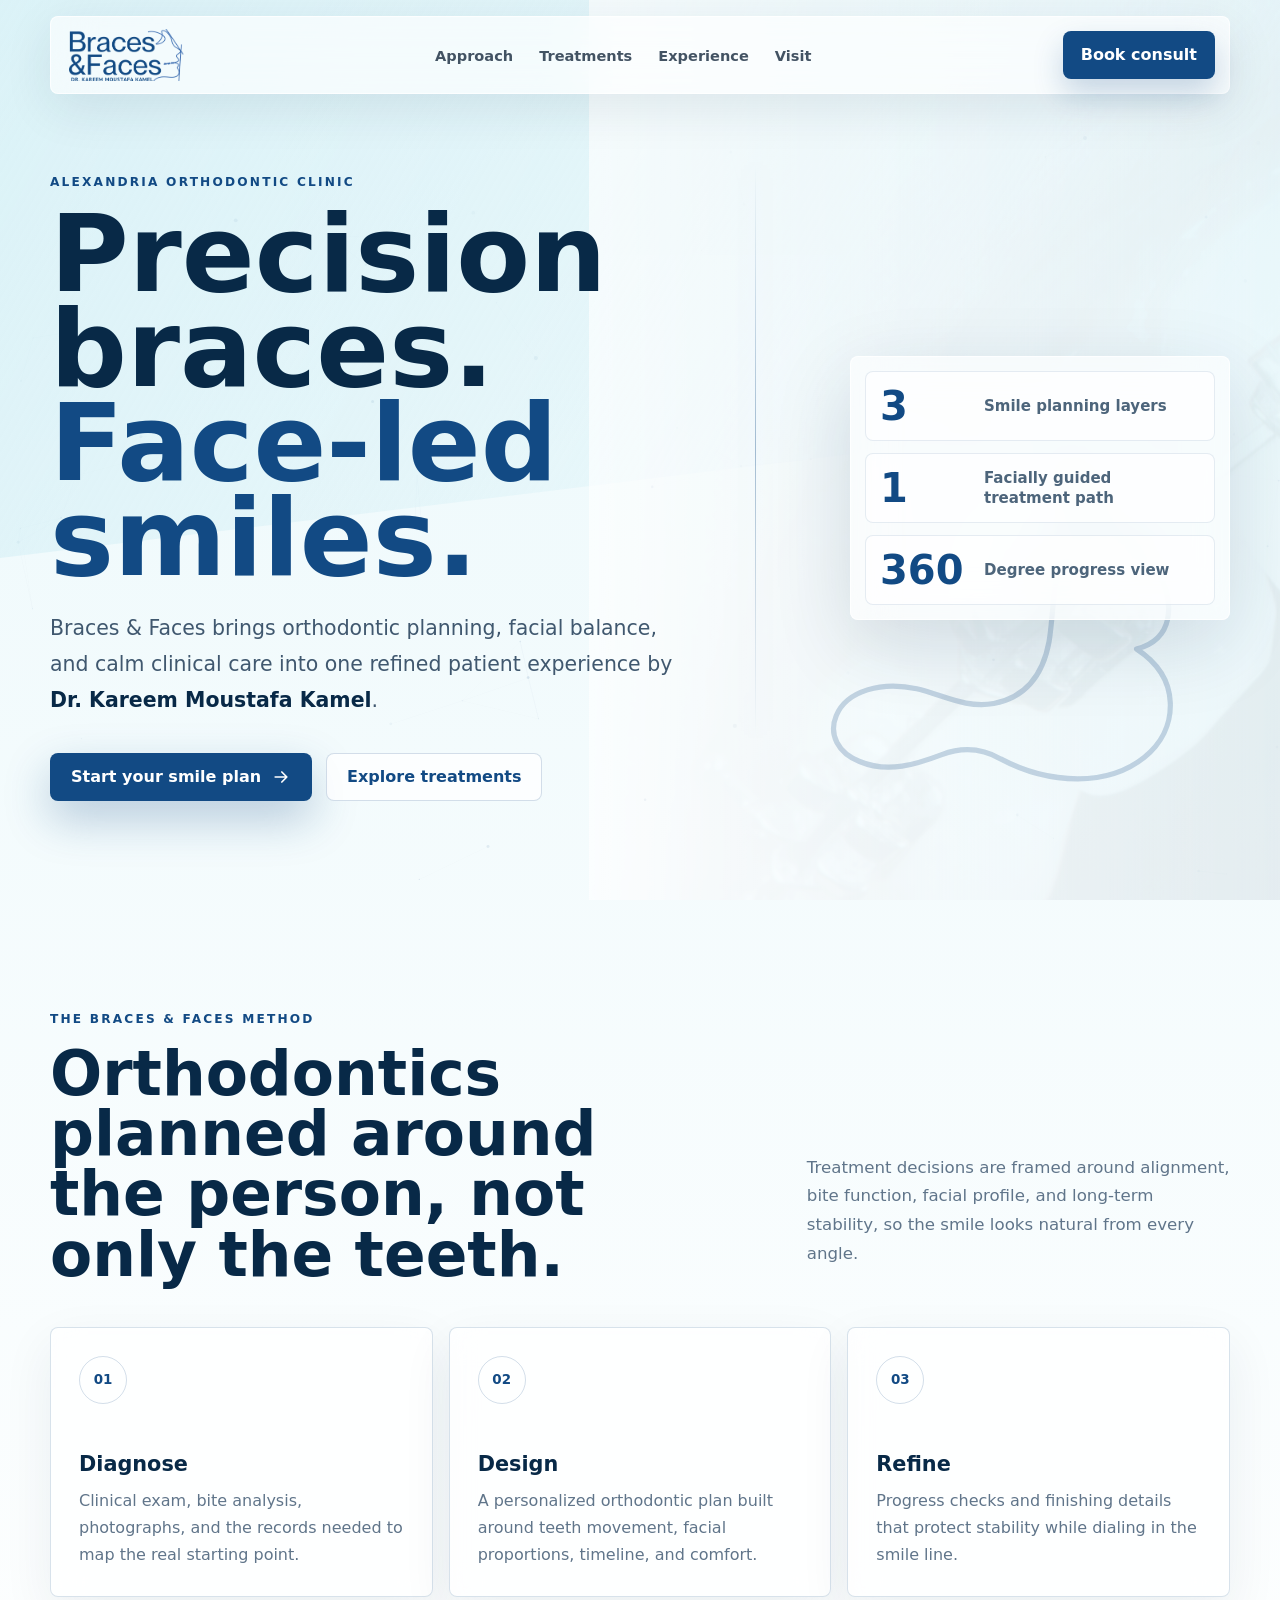
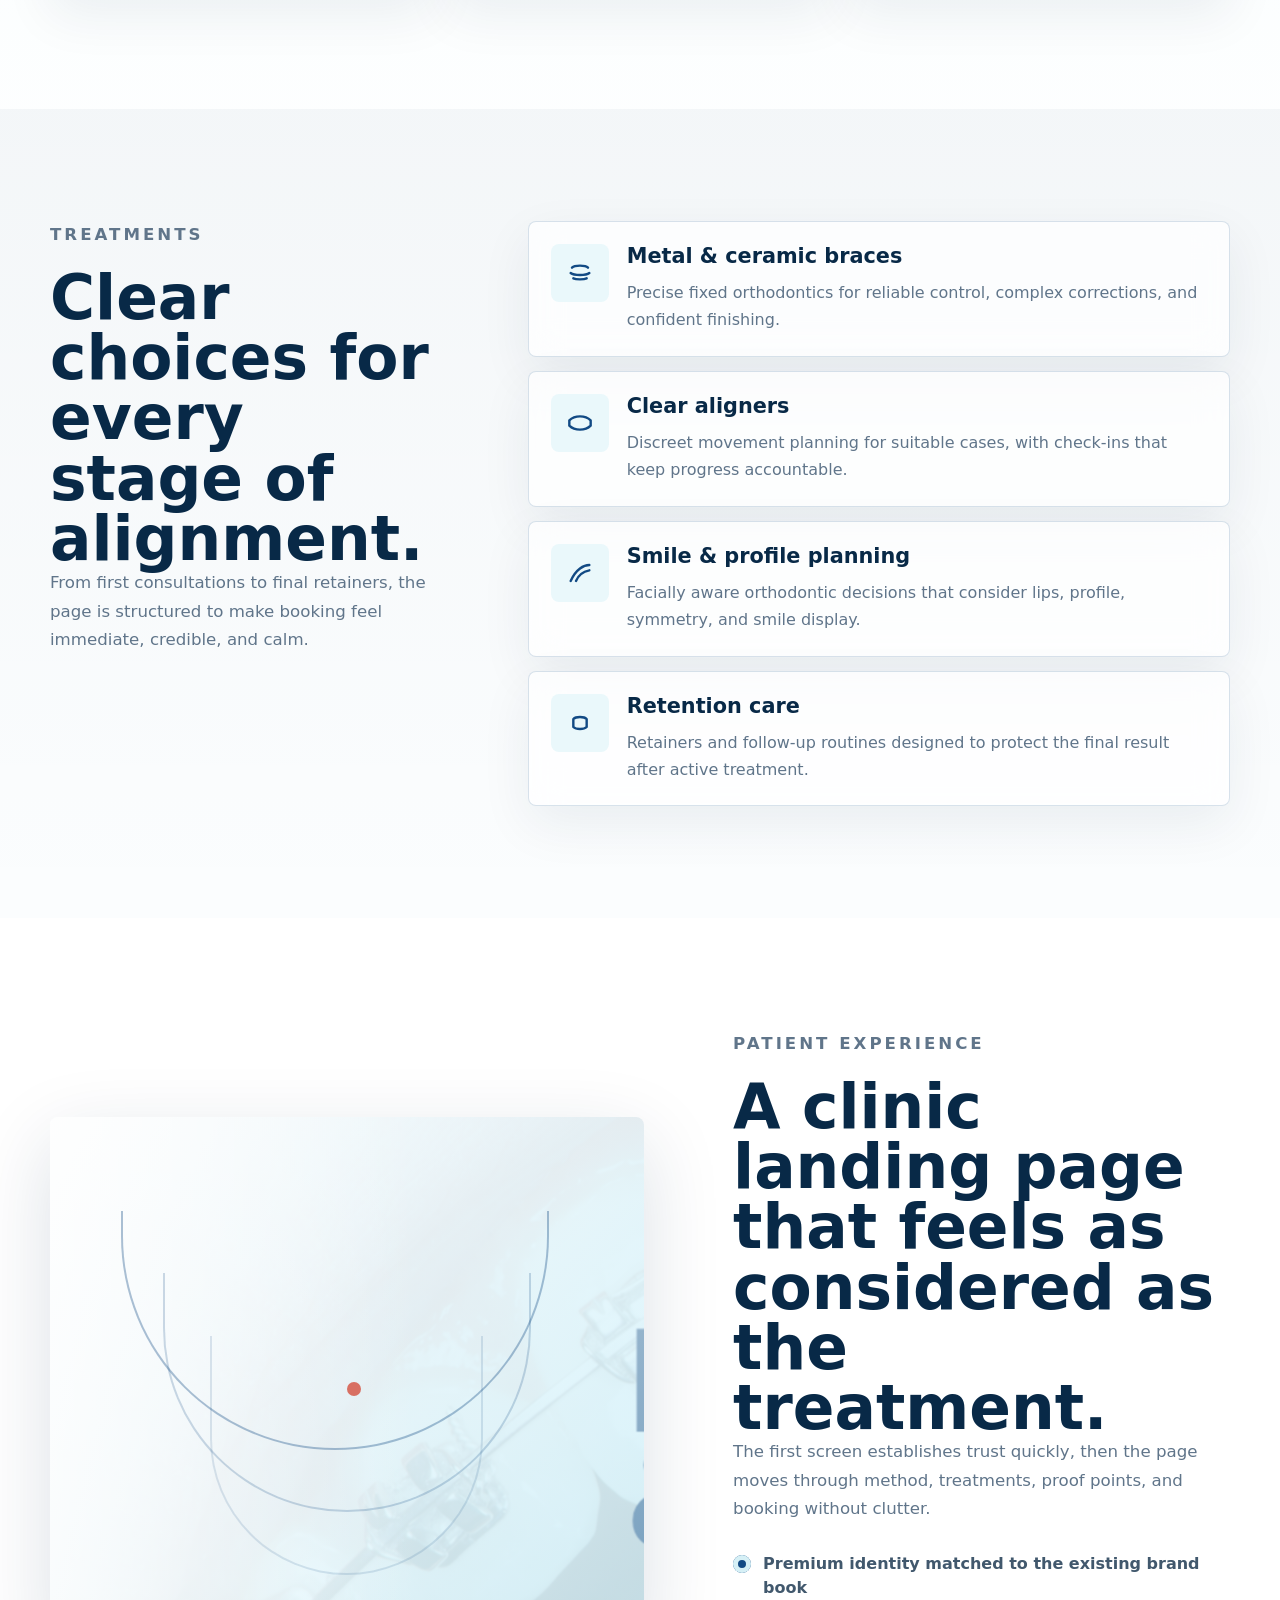
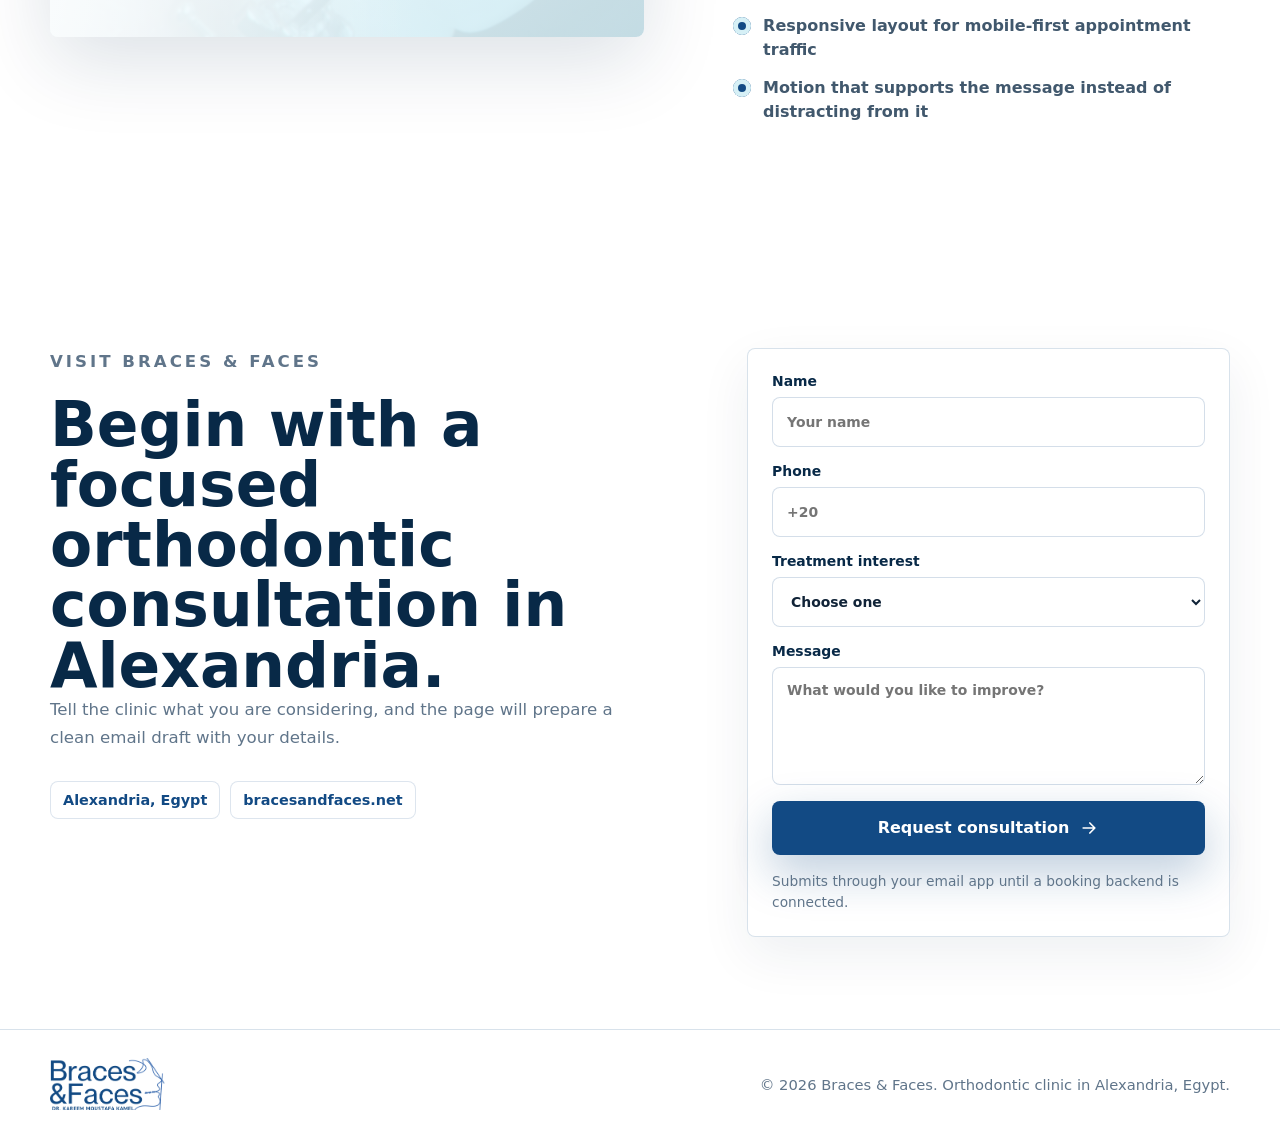
==== index.html @ 6cd34f27 "Initial landing page" ====
<!doctype html>
<html lang="en">
  <head>
    <meta charset="utf-8" />
    <meta name="viewport" content="width=device-width, initial-scale=1" />
    <title>Braces & Faces | Orthodontic Clinic in Alexandria, Egypt</title>
    <meta
      name="description"
      content="Braces & Faces by Dr. Kareem Moustafa Kamel. Modern orthodontics, braces, aligners, and facially guided smile planning in Alexandria, Egypt."
    />
    <meta property="og:title" content="Braces & Faces | Alexandria Orthodontic Clinic" />
    <meta
      property="og:description"
      content="A polished first visit for braces, aligners, and smile planning in Alexandria, Egypt."
    />
    <meta property="og:type" content="website" />
    <meta property="og:url" content="https://bracesandfaces.net" />
    <meta property="og:image" content="assets/logo.png" />
    <link rel="icon" href="assets/logo.png" />
    <link rel="stylesheet" href="styles.css" />
  </head>
  <body>
    <canvas class="motion-field" aria-hidden="true"></canvas>

    <header class="site-header" data-header>
      <a class="brand" href="#top" aria-label="Braces & Faces home">
        <img src="assets/logo-horizontal.png" alt="Braces & Faces by Dr. Kareem Moustafa Kamel" />
      </a>
      <nav class="nav" aria-label="Primary navigation">
        <a href="#approach">Approach</a>
        <a href="#treatments">Treatments</a>
        <a href="#experience">Experience</a>
        <a href="#consultation">Visit</a>
      </nav>
      <a class="nav-cta magnetic" href="#consultation">Book consult</a>
    </header>

    <main id="top">
      <section class="hero" aria-labelledby="hero-title">
        <div class="hero-media" aria-hidden="true">
          <img src="assets/braces-texture.png" alt="" />
          <div class="scan-line"></div>
        </div>

        <div class="hero-copy">
          <p class="eyebrow reveal">Alexandria orthodontic clinic</p>
          <h1 id="hero-title" class="reveal">
            Precision braces.
            <span>Face-led smiles.</span>
          </h1>
          <p class="hero-lede reveal">
            Braces & Faces brings orthodontic planning, facial balance, and calm clinical care into one refined patient experience by
            <strong>Dr. Kareem Moustafa Kamel</strong>.
          </p>
          <div class="hero-actions reveal">
            <a class="button primary magnetic" href="#consultation">
              <span>Start your smile plan</span>
              <svg viewBox="0 0 24 24" aria-hidden="true">
                <path d="M5 12h14m-6-6 6 6-6 6" />
              </svg>
            </a>
            <a class="button secondary magnetic" href="#treatments">Explore treatments</a>
          </div>
        </div>

        <div class="hero-panel reveal" aria-label="Clinic highlights">
          <div>
            <span class="metric" data-count="3">0</span>
            <p>Smile planning layers</p>
          </div>
          <div>
            <span class="metric" data-count="1">0</span>
            <p>Facially guided treatment path</p>
          </div>
          <div>
            <span class="metric" data-count="360">0</span>
            <p>Degree progress view</p>
          </div>
        </div>

        <svg class="face-line" viewBox="0 0 520 520" aria-hidden="true">
          <path
            d="M328 42c18 38 45 66 74 91 34 29 52 60 46 92-4 20-17 30-36 35 23 15 38 36 39 62 2 51-46 88-107 88-32 0-61-8-89-23-21-12-44-14-68-5-29 11-62 22-95 8-25-10-36-31-27-53 12-29 53-40 93-31 30 7 57 23 89 17 41-8 58-39 64-72 6-37 3-72 19-108 9-22 13-53-2-101Z"
          />
        </svg>
      </section>

      <section id="approach" class="section approach">
        <div class="section-kicker reveal">The Braces & Faces method</div>
        <div class="section-heading reveal">
          <h2>Orthodontics planned around the person, not only the teeth.</h2>
          <p>
            Treatment decisions are framed around alignment, bite function, facial profile, and long-term stability, so the smile looks natural from every angle.
          </p>
        </div>

        <div class="process-grid">
          <article class="process-card reveal">
            <span>01</span>
            <h3>Diagnose</h3>
            <p>Clinical exam, bite analysis, photographs, and the records needed to map the real starting point.</p>
          </article>
          <article class="process-card reveal">
            <span>02</span>
            <h3>Design</h3>
            <p>A personalized orthodontic plan built around teeth movement, facial proportions, timeline, and comfort.</p>
          </article>
          <article class="process-card reveal">
            <span>03</span>
            <h3>Refine</h3>
            <p>Progress checks and finishing details that protect stability while dialing in the smile line.</p>
          </article>
        </div>
      </section>

      <section id="treatments" class="section treatments">
        <div class="treatment-copy reveal">
          <p class="section-kicker">Treatments</p>
          <h2>Clear choices for every stage of alignment.</h2>
          <p>
            From first consultations to final retainers, the page is structured to make booking feel immediate, credible, and calm.
          </p>
        </div>

        <div class="treatment-list">
          <article class="treatment-item reveal">
            <svg viewBox="0 0 24 24" aria-hidden="true"><path d="M6 8c2-2 10-2 12 0M5 12c2.5 2 11.5 2 14 0M7 16c2 1 8 1 10 0" /></svg>
            <div>
              <h3>Metal & ceramic braces</h3>
              <p>Precise fixed orthodontics for reliable control, complex corrections, and confident finishing.</p>
            </div>
          </article>
          <article class="treatment-item reveal">
            <svg viewBox="0 0 24 24" aria-hidden="true"><path d="M4 10c4-4 12-4 16 0v4c-4 4-12 4-16 0v-4Z" /></svg>
            <div>
              <h3>Clear aligners</h3>
              <p>Discreet movement planning for suitable cases, with check-ins that keep progress accountable.</p>
            </div>
          </article>
          <article class="treatment-item reveal">
            <svg viewBox="0 0 24 24" aria-hidden="true"><path d="M5 18c4-9 10-12 14-12M9 18c2-5 5-7 10-8" /></svg>
            <div>
              <h3>Smile & profile planning</h3>
              <p>Facially aware orthodontic decisions that consider lips, profile, symmetry, and smile display.</p>
            </div>
          </article>
          <article class="treatment-item reveal">
            <svg viewBox="0 0 24 24" aria-hidden="true"><path d="M7 9c2-2 8-2 10 0v6c-2 2-8 2-10 0V9Z" /></svg>
            <div>
              <h3>Retention care</h3>
              <p>Retainers and follow-up routines designed to protect the final result after active treatment.</p>
            </div>
          </article>
        </div>
      </section>

      <section id="experience" class="section experience">
        <div class="experience-visual reveal" aria-hidden="true">
          <div class="arch arch-one"></div>
          <div class="arch arch-two"></div>
          <div class="arch arch-three"></div>
          <span class="pulse-dot"></span>
        </div>
        <div class="experience-copy reveal">
          <p class="section-kicker">Patient experience</p>
          <h2>A clinic landing page that feels as considered as the treatment.</h2>
          <p>
            The first screen establishes trust quickly, then the page moves through method, treatments, proof points, and booking without clutter.
          </p>
          <ul class="feature-list">
            <li>Premium identity matched to the existing brand book</li>
            <li>Responsive layout for mobile-first appointment traffic</li>
            <li>Motion that supports the message instead of distracting from it</li>
          </ul>
        </div>
      </section>

      <section id="consultation" class="section consultation">
        <div class="consultation-copy reveal">
          <p class="section-kicker">Visit Braces & Faces</p>
          <h2>Begin with a focused orthodontic consultation in Alexandria.</h2>
          <p>
            Tell the clinic what you are considering, and the page will prepare a clean email draft with your details.
          </p>
          <div class="contact-strip">
            <span>Alexandria, Egypt</span>
            <span>bracesandfaces.net</span>
          </div>
        </div>

        <form class="booking-form reveal" data-booking-form>
          <label>
            Name
            <input name="name" autocomplete="name" required placeholder="Your name" />
          </label>
          <label>
            Phone
            <input name="phone" autocomplete="tel" required placeholder="+20" />
          </label>
          <label>
            Treatment interest
            <select name="interest" required>
              <option value="">Choose one</option>
              <option>Braces consultation</option>
              <option>Clear aligners</option>
              <option>Smile planning</option>
              <option>Retention / follow-up</option>
            </select>
          </label>
          <label>
            Message
            <textarea name="message" rows="4" placeholder="What would you like to improve?"></textarea>
          </label>
          <button class="button primary magnetic" type="submit">
            <span>Request consultation</span>
            <svg viewBox="0 0 24 24" aria-hidden="true"><path d="M5 12h14m-6-6 6 6-6 6" /></svg>
          </button>
          <p class="form-note" data-form-note>Submits through your email app until a booking backend is connected.</p>
        </form>
      </section>
    </main>

    <footer class="site-footer">
      <img src="assets/logo-horizontal.png" alt="Braces & Faces" />
      <p>© <span data-year></span> Braces & Faces. Orthodontic clinic in Alexandria, Egypt.</p>
    </footer>

    <script src="script.js"></script>
  </body>
</html>
---- styles.css ----
:root {
  --navy: #124a84;
  --navy-900: #082947;
  --ink: #102337;
  --muted: #60758a;
  --ice: #eaf8fb;
  --ice-strong: #d6f0f6;
  --surface: #ffffff;
  --line: rgba(18, 74, 132, 0.16);
  --accent: #d86f62;
  --shadow: 0 24px 80px rgba(10, 44, 75, 0.14);
  --radius: 8px;
  color-scheme: light;
  font-family:
    Inter, ui-sans-serif, system-ui, -apple-system, BlinkMacSystemFont, "Segoe UI",
    sans-serif;
}

* {
  box-sizing: border-box;
}

html {
  scroll-behavior: smooth;
}

body {
  margin: 0;
  background:
    linear-gradient(180deg, rgba(234, 248, 251, 0.94), rgba(255, 255, 255, 0.96) 44%),
    var(--surface);
  color: var(--ink);
  min-width: 320px;
  overflow-x: hidden;
}

body::selection {
  background: rgba(18, 74, 132, 0.18);
}

a {
  color: inherit;
  text-decoration: none;
}

img,
svg {
  display: block;
}

button,
input,
select,
textarea {
  font: inherit;
}

.motion-field {
  position: fixed;
  inset: 0;
  z-index: -1;
  pointer-events: none;
  opacity: 0.45;
}

.site-header {
  position: fixed;
  z-index: 20;
  top: 16px;
  left: 50%;
  display: grid;
  grid-template-columns: auto 1fr auto;
  align-items: center;
  gap: 22px;
  width: min(1180px, calc(100% - 32px));
  min-height: 72px;
  padding: 12px 14px 12px 18px;
  border: 1px solid rgba(255, 255, 255, 0.72);
  border-radius: var(--radius);
  background: rgba(255, 255, 255, 0.64);
  box-shadow: 0 14px 50px rgba(8, 41, 71, 0.09);
  backdrop-filter: blur(22px);
  -webkit-backdrop-filter: blur(22px);
  transform: translateX(-50%);
  transition:
    min-height 240ms ease,
    box-shadow 240ms ease,
    background 240ms ease;
}

.site-header.is-scrolled {
  min-height: 62px;
  background: rgba(255, 255, 255, 0.82);
  box-shadow: 0 16px 54px rgba(8, 41, 71, 0.13);
}

.brand img {
  max-width: min(190px, 42vw);
  width: auto;
  height: 52px;
  object-position: left center;
}

.nav {
  display: flex;
  justify-content: center;
  gap: 26px;
  color: rgba(16, 35, 55, 0.78);
  font-size: 0.91rem;
  font-weight: 700;
}

.nav a {
  position: relative;
  white-space: nowrap;
}

.nav a::after {
  position: absolute;
  right: 0;
  bottom: -8px;
  left: 0;
  height: 2px;
  background: var(--accent);
  content: "";
  transform: scaleX(0);
  transform-origin: left;
  transition: transform 220ms ease;
}

.nav a:hover::after,
.nav a:focus-visible::after {
  transform: scaleX(1);
}

.nav-cta,
.button {
  display: inline-flex;
  align-items: center;
  justify-content: center;
  min-height: 48px;
  border-radius: var(--radius);
  font-weight: 800;
  line-height: 1;
  transition:
    transform 180ms ease,
    box-shadow 180ms ease,
    background 180ms ease;
}

.nav-cta {
  white-space: nowrap;
  padding: 0 18px;
  color: #fff;
  background: var(--navy);
  box-shadow: 0 14px 30px rgba(18, 74, 132, 0.22);
}

.button {
  gap: 10px;
  min-width: 178px;
  padding: 0 20px;
  border: 1px solid transparent;
  cursor: pointer;
}

.button svg {
  width: 20px;
  height: 20px;
  fill: none;
  stroke: currentColor;
  stroke-linecap: round;
  stroke-linejoin: round;
  stroke-width: 2;
}

.primary {
  color: #fff;
  background: var(--navy);
  box-shadow: 0 18px 46px rgba(18, 74, 132, 0.28);
}

.secondary {
  border-color: rgba(18, 74, 132, 0.18);
  color: var(--navy);
  background: rgba(255, 255, 255, 0.72);
}

.button:hover,
.nav-cta:hover {
  transform: translateY(-2px);
}

.hero {
  position: relative;
  display: grid;
  grid-template-columns: minmax(0, 0.95fr) minmax(330px, 0.72fr);
  gap: clamp(32px, 6vw, 92px);
  align-items: center;
  min-height: 100svh;
  padding: 150px max(24px, calc((100vw - 1180px) / 2)) 74px;
  overflow: hidden;
}

.hero::before {
  position: absolute;
  inset: 0 0 auto;
  height: 62%;
  background: linear-gradient(120deg, rgba(214, 240, 246, 0.78), rgba(255, 255, 255, 0));
  clip-path: polygon(0 0, 100% 0, 100% 72%, 0 100%);
  content: "";
  pointer-events: none;
}

.hero-media {
  position: absolute;
  inset: 0 0 0 auto;
  width: min(54vw, 780px);
  opacity: 0.68;
  pointer-events: none;
  transform: translate3d(var(--parallax-x, 0), var(--parallax-y, 0), 0);
  transition: transform 160ms ease-out;
}

.hero-media::after {
  position: absolute;
  inset: 0;
  background:
    linear-gradient(90deg, rgba(255, 255, 255, 0.98), rgba(255, 255, 255, 0.58) 34%, rgba(234, 248, 251, 0.08)),
    linear-gradient(180deg, rgba(234, 248, 251, 0.7), rgba(255, 255, 255, 0.52));
  content: "";
}

.hero-media img {
  width: 100%;
  height: 100%;
  object-fit: cover;
  filter: saturate(0.82) contrast(1.02);
}

.scan-line {
  position: absolute;
  z-index: 2;
  top: 18%;
  left: 24%;
  width: 1px;
  height: 64%;
  background: linear-gradient(180deg, transparent, rgba(18, 74, 132, 0.52), transparent);
  box-shadow: 0 0 28px rgba(18, 74, 132, 0.24);
  animation: scan 4.8s ease-in-out infinite;
}

.hero-copy {
  position: relative;
  z-index: 2;
  max-width: 760px;
}

.eyebrow,
.section-kicker {
  margin: 0 0 18px;
  color: var(--navy);
  font-size: 0.76rem;
  font-weight: 900;
  letter-spacing: 0.18em;
  text-transform: uppercase;
}

h1,
h2,
h3,
p {
  margin-top: 0;
}

h1 {
  max-width: 820px;
  margin-bottom: 24px;
  color: var(--navy-900);
  font-size: clamp(3.4rem, 8.4vw, 8.7rem);
  line-height: 0.88;
  letter-spacing: 0;
}

h1 span {
  display: block;
  color: var(--navy);
}

.hero-lede {
  max-width: 670px;
  margin-bottom: 34px;
  color: #40586f;
  font-size: clamp(1.05rem, 1.7vw, 1.28rem);
  line-height: 1.78;
}

.hero-lede strong {
  color: var(--navy-900);
}

.hero-actions {
  display: flex;
  flex-wrap: wrap;
  gap: 14px;
}

.hero-panel {
  position: relative;
  z-index: 3;
  display: grid;
  gap: 12px;
  align-self: center;
  max-width: 380px;
  margin-left: auto;
  padding: 14px;
  border: 1px solid rgba(255, 255, 255, 0.76);
  border-radius: var(--radius);
  background: rgba(255, 255, 255, 0.58);
  box-shadow: var(--shadow);
  backdrop-filter: blur(22px);
  -webkit-backdrop-filter: blur(22px);
}

.hero-panel div {
  display: grid;
  grid-template-columns: 88px 1fr;
  gap: 16px;
  align-items: center;
  min-height: 70px;
  padding: 12px 14px;
  border: 1px solid rgba(18, 74, 132, 0.1);
  border-radius: var(--radius);
  background: rgba(255, 255, 255, 0.7);
}

.metric {
  color: var(--navy);
  font-size: 2.5rem;
  font-weight: 900;
  line-height: 1;
}

.hero-panel p {
  margin: 0;
  color: #4d657b;
  font-size: 0.94rem;
  font-weight: 750;
  line-height: 1.35;
}

.face-line {
  position: absolute;
  right: max(22px, calc((100vw - 1180px) / 2));
  bottom: 26px;
  z-index: 1;
  width: min(40vw, 450px);
  min-width: 260px;
  opacity: 0.22;
  pointer-events: none;
}

.face-line path {
  fill: none;
  stroke: var(--navy);
  stroke-dasharray: 1420;
  stroke-dashoffset: 1420;
  stroke-linecap: round;
  stroke-linejoin: round;
  stroke-width: 6;
  animation: drawFace 3.8s 420ms ease forwards;
}

.section {
  position: relative;
  padding: 112px max(24px, calc((100vw - 1180px) / 2));
}

.section-heading {
  display: grid;
  grid-template-columns: minmax(0, 0.9fr) minmax(280px, 0.56fr);
  gap: clamp(28px, 6vw, 86px);
  align-items: end;
  margin-bottom: 42px;
}

h2 {
  margin-bottom: 0;
  color: var(--navy-900);
  font-size: clamp(2.25rem, 4.8vw, 5.2rem);
  line-height: 0.98;
  letter-spacing: 0;
}

.section-heading p,
.treatment-copy p,
.experience-copy p,
.consultation-copy p {
  color: var(--muted);
  font-size: 1.04rem;
  line-height: 1.72;
}

.process-grid {
  display: grid;
  grid-template-columns: repeat(3, minmax(0, 1fr));
  gap: 16px;
}

.process-card,
.treatment-item,
.booking-form {
  border: 1px solid var(--line);
  border-radius: var(--radius);
  background: rgba(255, 255, 255, 0.72);
  box-shadow: 0 18px 52px rgba(8, 41, 71, 0.07);
  backdrop-filter: blur(16px);
  -webkit-backdrop-filter: blur(16px);
}

.process-card {
  min-height: 270px;
  padding: 28px;
  overflow: hidden;
}

.process-card span {
  display: inline-flex;
  align-items: center;
  justify-content: center;
  width: 48px;
  height: 48px;
  margin-bottom: 48px;
  border: 1px solid rgba(18, 74, 132, 0.18);
  border-radius: 50%;
  color: var(--navy);
  font-size: 0.84rem;
  font-weight: 900;
}

.process-card h3,
.treatment-item h3 {
  margin-bottom: 12px;
  color: var(--navy-900);
  font-size: 1.3rem;
}

.process-card p,
.treatment-item p {
  margin-bottom: 0;
  color: var(--muted);
  line-height: 1.68;
}

.treatments {
  display: grid;
  grid-template-columns: minmax(280px, 0.58fr) minmax(0, 1fr);
  gap: clamp(30px, 5.5vw, 86px);
  background:
    linear-gradient(180deg, rgba(8, 41, 71, 0.03), rgba(255, 255, 255, 0)),
    #fbfdfe;
}

.treatment-copy {
  position: sticky;
  top: 120px;
  align-self: start;
}

.treatment-list {
  display: grid;
  gap: 14px;
}

.treatment-item {
  display: grid;
  grid-template-columns: 58px 1fr;
  gap: 18px;
  align-items: start;
  padding: 22px;
}

.treatment-item svg {
  width: 58px;
  height: 58px;
  padding: 13px;
  border-radius: var(--radius);
  color: var(--navy);
  background: var(--ice);
  fill: none;
  stroke: currentColor;
  stroke-linecap: round;
  stroke-linejoin: round;
  stroke-width: 1.8;
}

.experience {
  display: grid;
  grid-template-columns: minmax(300px, 0.86fr) minmax(320px, 0.72fr);
  gap: clamp(34px, 7vw, 100px);
  align-items: center;
}

.experience-visual {
  position: relative;
  min-height: 520px;
  border-radius: var(--radius);
  background:
    linear-gradient(135deg, rgba(255, 255, 255, 0.9), rgba(214, 240, 246, 0.5)),
    url("assets/braces-texture.png") center / cover;
  box-shadow: var(--shadow);
  overflow: hidden;
}

.experience-visual::after {
  position: absolute;
  inset: 0;
  background: linear-gradient(90deg, rgba(255, 255, 255, 0.75), transparent 62%);
  content: "";
}

.arch {
  position: absolute;
  z-index: 1;
  left: 12%;
  width: 72%;
  height: 46%;
  border: 2px solid rgba(18, 74, 132, 0.35);
  border-top: 0;
  border-radius: 0 0 999px 999px;
  transform-origin: center top;
}

.arch-one {
  top: 18%;
  animation: archFloat 5.8s ease-in-out infinite;
}

.arch-two {
  top: 30%;
  width: 62%;
  left: 19%;
  opacity: 0.6;
  animation: archFloat 6.8s ease-in-out infinite reverse;
}

.arch-three {
  top: 42%;
  width: 46%;
  left: 27%;
  opacity: 0.38;
  animation: archFloat 7.4s ease-in-out infinite;
}

.pulse-dot {
  position: absolute;
  z-index: 2;
  top: 51%;
  left: 50%;
  width: 14px;
  height: 14px;
  border-radius: 50%;
  background: var(--accent);
  box-shadow: 0 0 0 0 rgba(216, 111, 98, 0.5);
  animation: pulse 2s ease-out infinite;
}

.feature-list {
  display: grid;
  gap: 14px;
  padding: 0;
  margin: 28px 0 0;
  list-style: none;
}

.feature-list li {
  position: relative;
  padding-left: 30px;
  color: #41586d;
  font-weight: 750;
  line-height: 1.5;
}

.feature-list li::before {
  position: absolute;
  top: 0.2em;
  left: 0;
  width: 18px;
  height: 18px;
  border-radius: 50%;
  background: var(--navy);
  box-shadow: inset 0 0 0 5px var(--ice-strong);
  content: "";
}

.consultation {
  display: grid;
  grid-template-columns: minmax(280px, 0.78fr) minmax(320px, 0.62fr);
  gap: clamp(32px, 7vw, 90px);
  align-items: start;
  padding-bottom: 92px;
}

.contact-strip {
  display: flex;
  flex-wrap: wrap;
  gap: 10px;
  margin-top: 28px;
}

.contact-strip span {
  padding: 10px 12px;
  border: 1px solid rgba(18, 74, 132, 0.14);
  border-radius: var(--radius);
  color: var(--navy);
  background: #fff;
  font-size: 0.9rem;
  font-weight: 850;
}

.booking-form {
  display: grid;
  gap: 16px;
  padding: 24px;
}

.booking-form label {
  display: grid;
  gap: 8px;
  color: var(--navy-900);
  font-size: 0.87rem;
  font-weight: 850;
}

.booking-form input,
.booking-form select,
.booking-form textarea {
  width: 100%;
  border: 1px solid rgba(18, 74, 132, 0.18);
  border-radius: var(--radius);
  color: var(--ink);
  background: rgba(255, 255, 255, 0.86);
  outline: none;
  transition:
    border-color 180ms ease,
    box-shadow 180ms ease;
}

.booking-form input,
.booking-form select {
  height: 50px;
  padding: 0 14px;
}

.booking-form textarea {
  resize: vertical;
  min-height: 118px;
  padding: 14px;
}

.booking-form input:focus,
.booking-form select:focus,
.booking-form textarea:focus {
  border-color: rgba(18, 74, 132, 0.58);
  box-shadow: 0 0 0 4px rgba(18, 74, 132, 0.11);
}

.booking-form .button {
  width: 100%;
  min-height: 54px;
}

.form-note {
  margin: 0;
  color: var(--muted);
  font-size: 0.86rem;
  line-height: 1.5;
}

.site-footer {
  display: flex;
  align-items: center;
  justify-content: space-between;
  gap: 20px;
  padding: 28px max(24px, calc((100vw - 1180px) / 2)) 36px;
  border-top: 1px solid var(--line);
  color: var(--muted);
  background: #fff;
}

.site-footer img {
  width: auto;
  height: 52px;
  object-position: left center;
}

.site-footer p {
  margin: 0;
  font-size: 0.92rem;
}

.reveal {
  opacity: 0;
  transform: translateY(26px);
  transition:
    opacity 700ms ease,
    transform 700ms ease;
  transition-delay: var(--delay, 0ms);
}

.reveal.is-visible {
  opacity: 1;
  transform: translateY(0);
}

@keyframes scan {
  0%,
  100% {
    transform: translateX(-24px) rotate(8deg);
    opacity: 0;
  }
  20%,
  70% {
    opacity: 1;
  }
  50% {
    transform: translateX(110px) rotate(8deg);
  }
}

@keyframes drawFace {
  to {
    stroke-dashoffset: 0;
  }
}

@keyframes archFloat {
  0%,
  100% {
    transform: translateY(0) scaleX(1);
  }
  50% {
    transform: translateY(-12px) scaleX(1.035);
  }
}

@keyframes pulse {
  0% {
    box-shadow: 0 0 0 0 rgba(216, 111, 98, 0.46);
  }
  80%,
  100% {
    box-shadow: 0 0 0 34px rgba(216, 111, 98, 0);
  }
}

@media (max-width: 940px) {
  .site-header {
    grid-template-columns: auto auto;
    justify-content: space-between;
  }

  .nav {
    display: none;
  }

  .brand img {
    height: 46px;
  }

  .hero,
  .section-heading,
  .treatments,
  .experience,
  .consultation {
    grid-template-columns: 1fr;
  }

  .hero {
    min-height: auto;
    padding-top: 136px;
    padding-bottom: 64px;
  }

  .hero-media {
    width: 100%;
    opacity: 0.45;
  }

  .hero-panel {
    max-width: none;
    margin-left: 0;
  }

  .face-line {
    right: -60px;
    bottom: 22%;
    opacity: 0.12;
  }

  .process-grid {
    grid-template-columns: 1fr;
  }

  .treatment-copy {
    position: static;
  }
}

@media (max-width: 640px) {
  .site-header {
    top: 10px;
    width: calc(100% - 20px);
    min-height: 64px;
    gap: 8px;
    padding: 10px;
  }

  .brand img {
    max-width: 48vw;
    height: 36px;
  }

  .nav-cta {
    min-height: 42px;
    padding: 0 11px;
    font-size: 0.82rem;
  }

  .hero {
    gap: 26px;
    padding-right: 18px;
    padding-left: 18px;
  }

  h1 {
    font-size: clamp(3.05rem, 17vw, 5.1rem);
  }

  .hero-actions,
  .button {
    width: 100%;
  }

  .hero-lede {
    margin-bottom: 24px;
    font-size: 1rem;
    line-height: 1.64;
  }

  .eyebrow,
  .section-kicker {
    font-size: 0.68rem;
    letter-spacing: 0.15em;
  }

  .hero-panel {
    gap: 10px;
    padding: 10px;
  }

  .hero-panel div {
    grid-template-columns: 72px 1fr;
    min-height: 66px;
    padding: 10px 12px;
  }

  .metric {
    font-size: 2.05rem;
  }

  .section {
    padding: 76px 18px;
  }

  h2 {
    font-size: clamp(2.05rem, 10.5vw, 3.2rem);
    line-height: 1.03;
  }

  .process-card {
    min-height: 230px;
    padding: 24px;
  }

  .process-card span {
    margin-bottom: 34px;
  }

  .treatment-item {
    grid-template-columns: 1fr;
  }

  .experience-visual {
    min-height: 410px;
  }

  .booking-form {
    padding: 18px;
  }

  .site-footer {
    flex-direction: column;
    align-items: flex-start;
    padding-right: 18px;
    padding-left: 18px;
  }
}

@media (max-width: 380px) {
  .site-header {
    width: calc(100% - 14px);
    min-height: 58px;
    padding: 8px;
  }

  .brand img {
    max-width: 46vw;
    height: 31px;
  }

  .nav-cta {
    min-height: 38px;
    padding: 0 9px;
    font-size: 0.75rem;
  }

  .hero {
    padding: 116px 14px 56px;
  }

  h1 {
    font-size: clamp(2.72rem, 16.2vw, 3.2rem);
  }

  .hero-panel div {
    grid-template-columns: 58px 1fr;
  }

  .metric {
    font-size: 1.75rem;
  }

  .section {
    padding-right: 14px;
    padding-left: 14px;
  }

  .contact-strip span {
    width: 100%;
    text-align: center;
  }
}

@media (prefers-reduced-motion: reduce) {
  *,
  *::before,
  *::after {
    scroll-behavior: auto !important;
    animation-duration: 1ms !important;
    animation-iteration-count: 1 !important;
    transition-duration: 1ms !important;
  }

  .motion-field {
    display: none;
  }

  .reveal {
    opacity: 1;
    transform: none;
  }
}
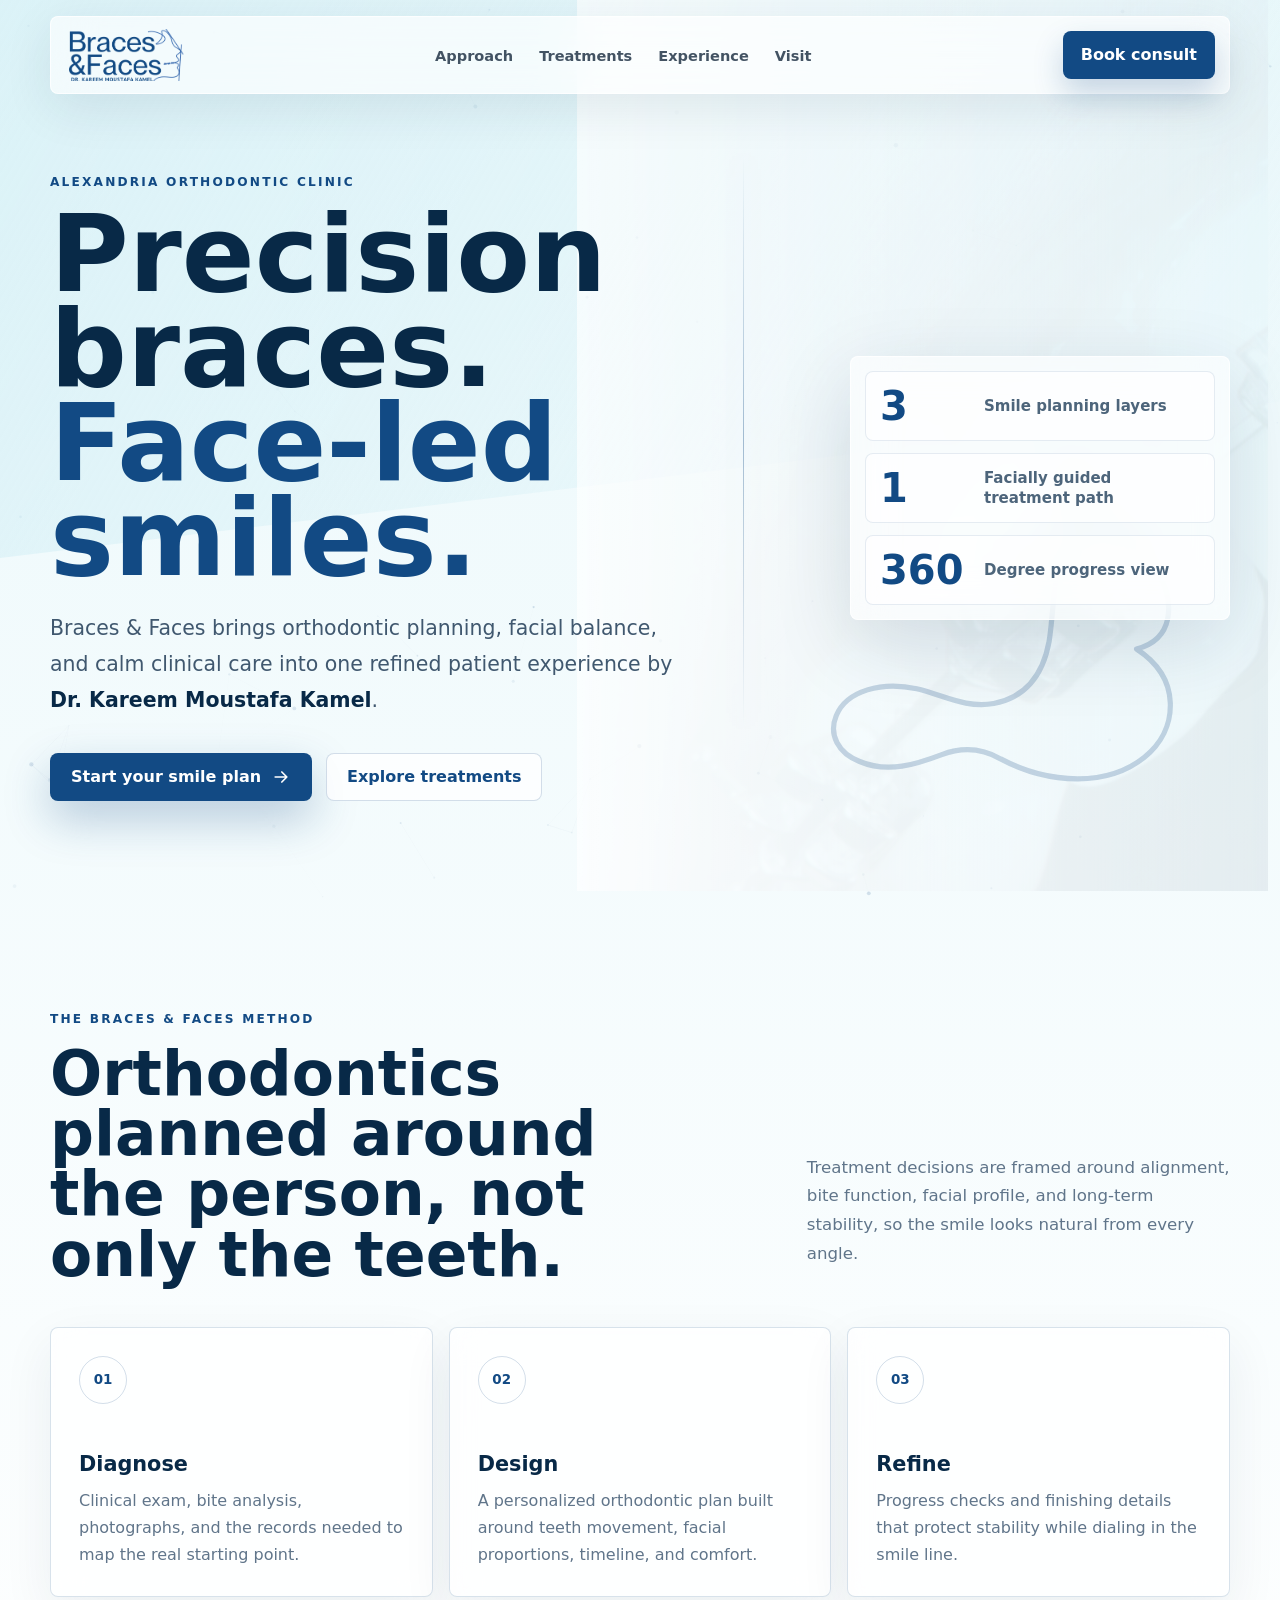
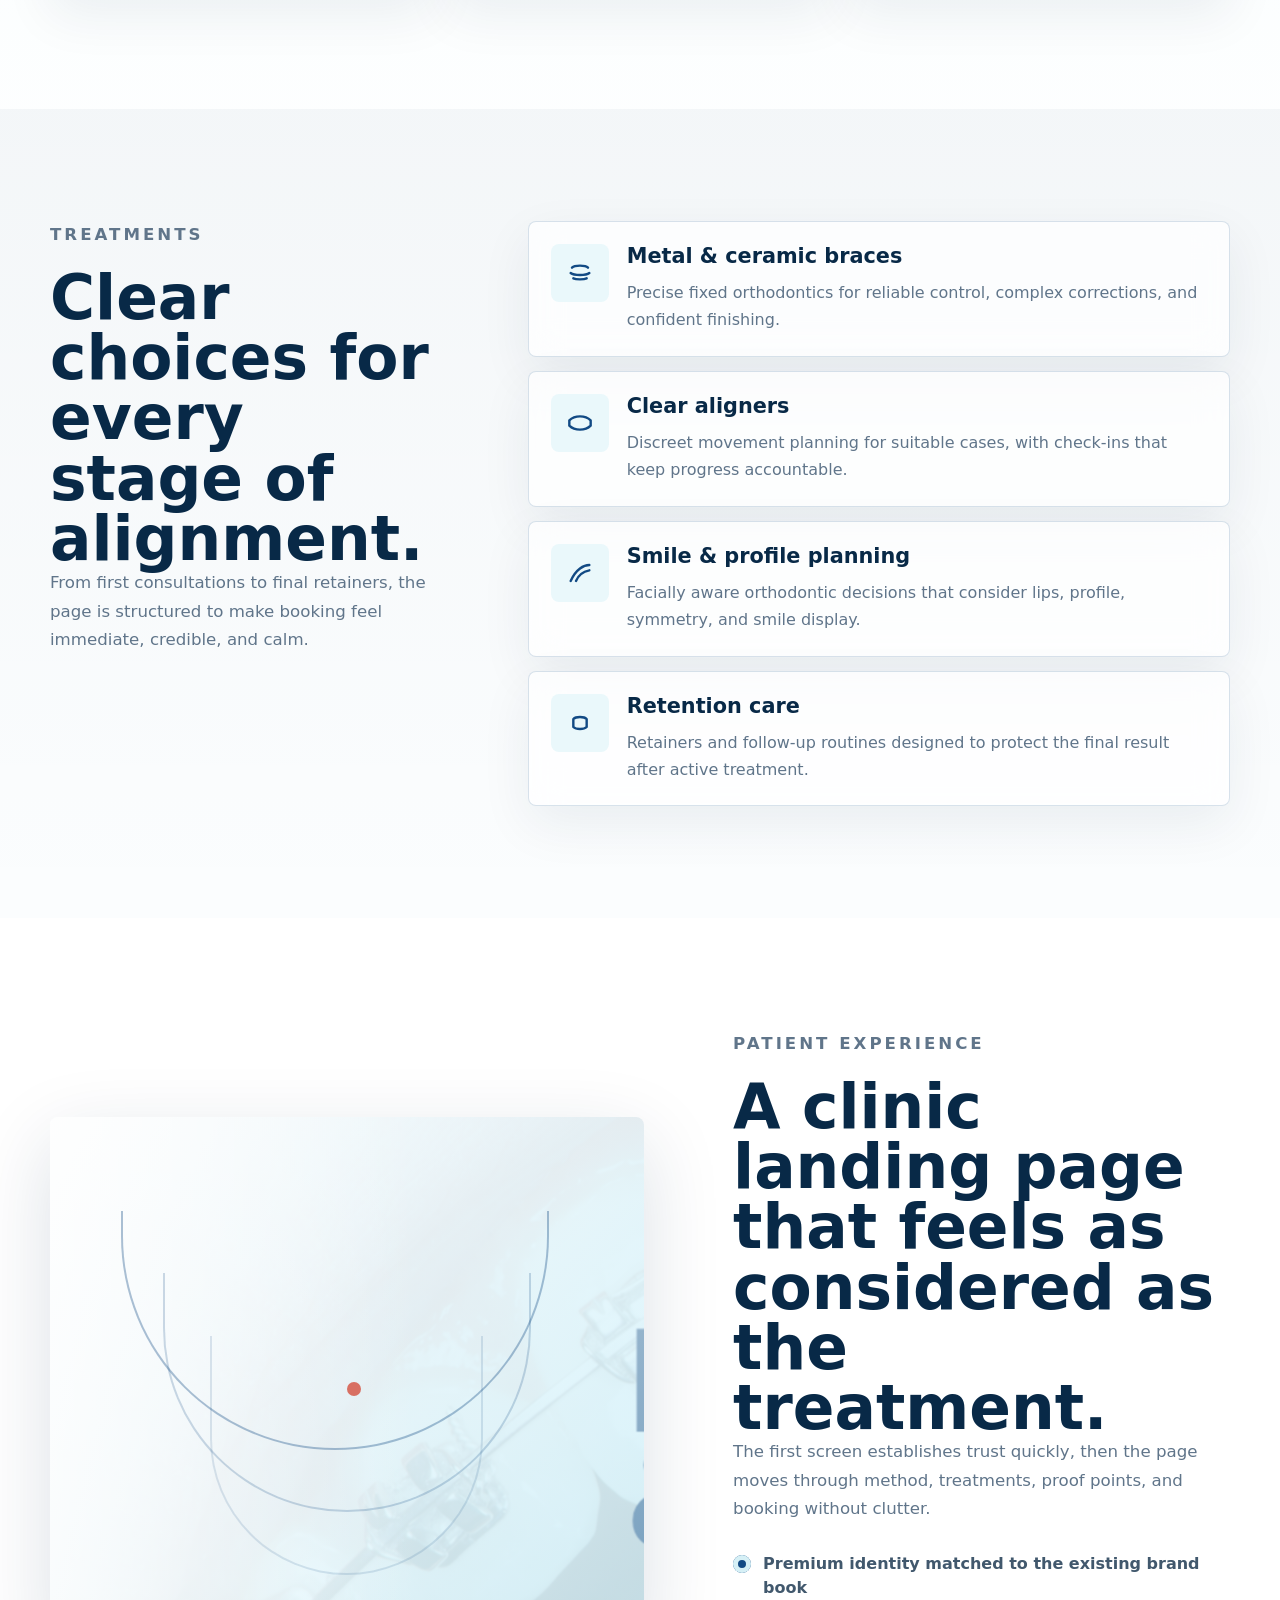
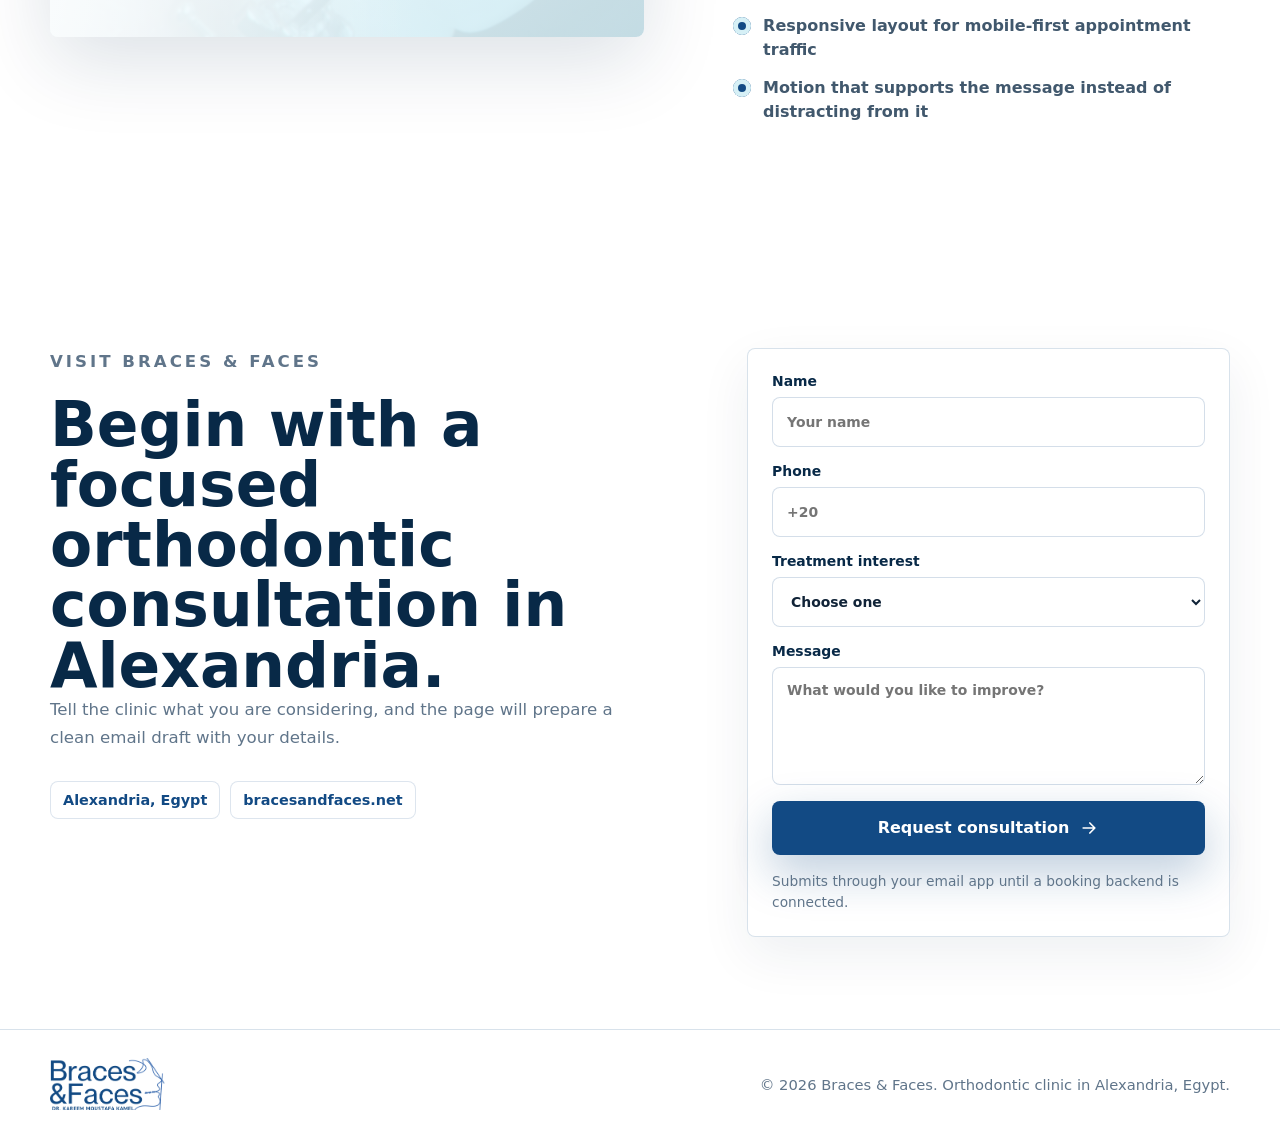
==== commit f2d4c7e8: "Add site favicon icons" ====
--- a/index.html
+++ b/index.html
@@ -16,7 +16,14 @@
     <meta property="og:type" content="website" />
     <meta property="og:url" content="https://bracesandfaces.net" />
     <meta property="og:image" content="assets/logo.png" />
-    <link rel="icon" href="assets/logo.png" />
+    <meta name="theme-color" content="#124a84" />
+    <link rel="icon" href="assets/favicon.ico" sizes="any" />
+    <link rel="icon" type="image/svg+xml" href="assets/icons/favicon.svg" />
+    <link rel="icon" type="image/png" sizes="32x32" href="assets/icons/favicon-32x32.png" />
+    <link rel="icon" type="image/png" sizes="16x16" href="assets/icons/favicon-16x16.png" />
+    <link rel="apple-touch-icon" sizes="180x180" href="assets/icons/apple-touch-icon.png" />
+    <link rel="mask-icon" href="assets/icons/safari-pinned-tab.svg" color="#124a84" />
+    <link rel="manifest" href="site.webmanifest" />
     <link rel="stylesheet" href="styles.css" />
   </head>
   <body>
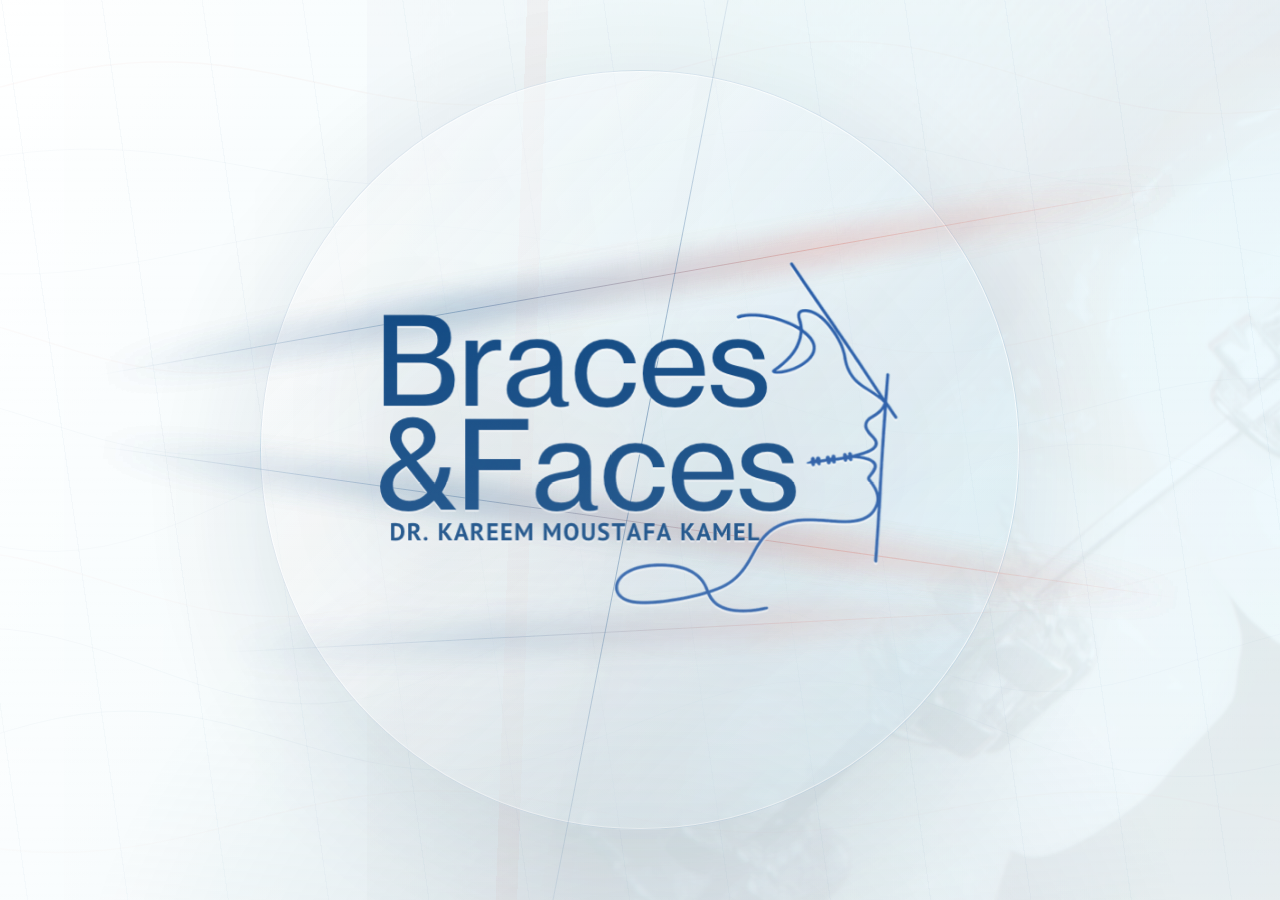
==== commit 680745f6: "Simplify to logo-only landing page" ====
--- a/index.html
+++ b/index.html
@@ -3,16 +3,10 @@
   <head>
     <meta charset="utf-8" />
     <meta name="viewport" content="width=device-width, initial-scale=1" />
-    <title>Braces & Faces | Orthodontic Clinic in Alexandria, Egypt</title>
-    <meta
-      name="description"
-      content="Braces & Faces by Dr. Kareem Moustafa Kamel. Modern orthodontics, braces, aligners, and facially guided smile planning in Alexandria, Egypt."
-    />
-    <meta property="og:title" content="Braces & Faces | Alexandria Orthodontic Clinic" />
-    <meta
-      property="og:description"
-      content="A polished first visit for braces, aligners, and smile planning in Alexandria, Egypt."
-    />
+    <title>Braces & Faces</title>
+    <meta name="description" content="Braces & Faces by Dr. Kareem Moustafa Kamel." />
+    <meta property="og:title" content="Braces & Faces" />
+    <meta property="og:description" content="Braces & Faces by Dr. Kareem Moustafa Kamel." />
     <meta property="og:type" content="website" />
     <meta property="og:url" content="https://bracesandfaces.net" />
     <meta property="og:image" content="assets/logo.png" />
@@ -29,208 +23,23 @@
   <body>
     <canvas class="motion-field" aria-hidden="true"></canvas>
 
-    <header class="site-header" data-header>
-      <a class="brand" href="#top" aria-label="Braces & Faces home">
-        <img src="assets/logo-horizontal.png" alt="Braces & Faces by Dr. Kareem Moustafa Kamel" />
-      </a>
-      <nav class="nav" aria-label="Primary navigation">
-        <a href="#approach">Approach</a>
-        <a href="#treatments">Treatments</a>
-        <a href="#experience">Experience</a>
-        <a href="#consultation">Visit</a>
-      </nav>
-      <a class="nav-cta magnetic" href="#consultation">Book consult</a>
-    </header>
+    <main class="landing" aria-label="Braces & Faces">
+      <div class="texture" aria-hidden="true"></div>
+      <div class="aura" aria-hidden="true"></div>
+      <div class="ribbon ribbon-one" aria-hidden="true"></div>
+      <div class="ribbon ribbon-two" aria-hidden="true"></div>
+      <div class="ribbon ribbon-three" aria-hidden="true"></div>
+      <div class="scan" aria-hidden="true"></div>
 
-    <main id="top">
-      <section class="hero" aria-labelledby="hero-title">
-        <div class="hero-media" aria-hidden="true">
-          <img src="assets/braces-texture.png" alt="" />
-          <div class="scan-line"></div>
-        </div>
-
-        <div class="hero-copy">
-          <p class="eyebrow reveal">Alexandria orthodontic clinic</p>
-          <h1 id="hero-title" class="reveal">
-            Precision braces.
-            <span>Face-led smiles.</span>
-          </h1>
-          <p class="hero-lede reveal">
-            Braces & Faces brings orthodontic planning, facial balance, and calm clinical care into one refined patient experience by
-            <strong>Dr. Kareem Moustafa Kamel</strong>.
-          </p>
-          <div class="hero-actions reveal">
-            <a class="button primary magnetic" href="#consultation">
-              <span>Start your smile plan</span>
-              <svg viewBox="0 0 24 24" aria-hidden="true">
-                <path d="M5 12h14m-6-6 6 6-6 6" />
-              </svg>
-            </a>
-            <a class="button secondary magnetic" href="#treatments">Explore treatments</a>
-          </div>
-        </div>
-
-        <div class="hero-panel reveal" aria-label="Clinic highlights">
-          <div>
-            <span class="metric" data-count="3">0</span>
-            <p>Smile planning layers</p>
-          </div>
-          <div>
-            <span class="metric" data-count="1">0</span>
-            <p>Facially guided treatment path</p>
-          </div>
-          <div>
-            <span class="metric" data-count="360">0</span>
-            <p>Degree progress view</p>
-          </div>
-        </div>
-
-        <svg class="face-line" viewBox="0 0 520 520" aria-hidden="true">
-          <path
-            d="M328 42c18 38 45 66 74 91 34 29 52 60 46 92-4 20-17 30-36 35 23 15 38 36 39 62 2 51-46 88-107 88-32 0-61-8-89-23-21-12-44-14-68-5-29 11-62 22-95 8-25-10-36-31-27-53 12-29 53-40 93-31 30 7 57 23 89 17 41-8 58-39 64-72 6-37 3-72 19-108 9-22 13-53-2-101Z"
-          />
-        </svg>
-      </section>
-
-      <section id="approach" class="section approach">
-        <div class="section-kicker reveal">The Braces & Faces method</div>
-        <div class="section-heading reveal">
-          <h2>Orthodontics planned around the person, not only the teeth.</h2>
-          <p>
-            Treatment decisions are framed around alignment, bite function, facial profile, and long-term stability, so the smile looks natural from every angle.
-          </p>
-        </div>
-
-        <div class="process-grid">
-          <article class="process-card reveal">
-            <span>01</span>
-            <h3>Diagnose</h3>
-            <p>Clinical exam, bite analysis, photographs, and the records needed to map the real starting point.</p>
-          </article>
-          <article class="process-card reveal">
-            <span>02</span>
-            <h3>Design</h3>
-            <p>A personalized orthodontic plan built around teeth movement, facial proportions, timeline, and comfort.</p>
-          </article>
-          <article class="process-card reveal">
-            <span>03</span>
-            <h3>Refine</h3>
-            <p>Progress checks and finishing details that protect stability while dialing in the smile line.</p>
-          </article>
-        </div>
-      </section>
-
-      <section id="treatments" class="section treatments">
-        <div class="treatment-copy reveal">
-          <p class="section-kicker">Treatments</p>
-          <h2>Clear choices for every stage of alignment.</h2>
-          <p>
-            From first consultations to final retainers, the page is structured to make booking feel immediate, credible, and calm.
-          </p>
-        </div>
-
-        <div class="treatment-list">
-          <article class="treatment-item reveal">
-            <svg viewBox="0 0 24 24" aria-hidden="true"><path d="M6 8c2-2 10-2 12 0M5 12c2.5 2 11.5 2 14 0M7 16c2 1 8 1 10 0" /></svg>
-            <div>
-              <h3>Metal & ceramic braces</h3>
-              <p>Precise fixed orthodontics for reliable control, complex corrections, and confident finishing.</p>
-            </div>
-          </article>
-          <article class="treatment-item reveal">
-            <svg viewBox="0 0 24 24" aria-hidden="true"><path d="M4 10c4-4 12-4 16 0v4c-4 4-12 4-16 0v-4Z" /></svg>
-            <div>
-              <h3>Clear aligners</h3>
-              <p>Discreet movement planning for suitable cases, with check-ins that keep progress accountable.</p>
-            </div>
-          </article>
-          <article class="treatment-item reveal">
-            <svg viewBox="0 0 24 24" aria-hidden="true"><path d="M5 18c4-9 10-12 14-12M9 18c2-5 5-7 10-8" /></svg>
-            <div>
-              <h3>Smile & profile planning</h3>
-              <p>Facially aware orthodontic decisions that consider lips, profile, symmetry, and smile display.</p>
-            </div>
-          </article>
-          <article class="treatment-item reveal">
-            <svg viewBox="0 0 24 24" aria-hidden="true"><path d="M7 9c2-2 8-2 10 0v6c-2 2-8 2-10 0V9Z" /></svg>
-            <div>
-              <h3>Retention care</h3>
-              <p>Retainers and follow-up routines designed to protect the final result after active treatment.</p>
-            </div>
-          </article>
-        </div>
-      </section>
-
-      <section id="experience" class="section experience">
-        <div class="experience-visual reveal" aria-hidden="true">
-          <div class="arch arch-one"></div>
-          <div class="arch arch-two"></div>
-          <div class="arch arch-three"></div>
-          <span class="pulse-dot"></span>
-        </div>
-        <div class="experience-copy reveal">
-          <p class="section-kicker">Patient experience</p>
-          <h2>A clinic landing page that feels as considered as the treatment.</h2>
-          <p>
-            The first screen establishes trust quickly, then the page moves through method, treatments, proof points, and booking without clutter.
-          </p>
-          <ul class="feature-list">
-            <li>Premium identity matched to the existing brand book</li>
-            <li>Responsive layout for mobile-first appointment traffic</li>
-            <li>Motion that supports the message instead of distracting from it</li>
-          </ul>
-        </div>
-      </section>
-
-      <section id="consultation" class="section consultation">
-        <div class="consultation-copy reveal">
-          <p class="section-kicker">Visit Braces & Faces</p>
-          <h2>Begin with a focused orthodontic consultation in Alexandria.</h2>
-          <p>
-            Tell the clinic what you are considering, and the page will prepare a clean email draft with your details.
-          </p>
-          <div class="contact-strip">
-            <span>Alexandria, Egypt</span>
-            <span>bracesandfaces.net</span>
-          </div>
-        </div>
-
-        <form class="booking-form reveal" data-booking-form>
-          <label>
-            Name
-            <input name="name" autocomplete="name" required placeholder="Your name" />
-          </label>
-          <label>
-            Phone
-            <input name="phone" autocomplete="tel" required placeholder="+20" />
-          </label>
-          <label>
-            Treatment interest
-            <select name="interest" required>
-              <option value="">Choose one</option>
-              <option>Braces consultation</option>
-              <option>Clear aligners</option>
-              <option>Smile planning</option>
-              <option>Retention / follow-up</option>
-            </select>
-          </label>
-          <label>
-            Message
-            <textarea name="message" rows="4" placeholder="What would you like to improve?"></textarea>
-          </label>
-          <button class="button primary magnetic" type="submit">
-            <span>Request consultation</span>
-            <svg viewBox="0 0 24 24" aria-hidden="true"><path d="M5 12h14m-6-6 6 6-6 6" /></svg>
-          </button>
-          <p class="form-note" data-form-note>Submits through your email app until a booking backend is connected.</p>
-        </form>
-      </section>
+      <h1 class="sr-only">Braces & Faces</h1>
+      <img
+        class="logo-mark"
+        src="assets/logo.png"
+        alt="Braces & Faces by Dr. Kareem Moustafa Kamel"
+        width="574"
+        height="436"
+      />
     </main>
-
-    <footer class="site-footer">
-      <img src="assets/logo-horizontal.png" alt="Braces & Faces" />
-      <p>© <span data-year></span> Braces & Faces. Orthodontic clinic in Alexandria, Egypt.</p>
-    </footer>
 
     <script src="script.js"></script>
   </body>
--- a/styles.css
+++ b/styles.css
@@ -1,15 +1,9 @@
 :root {
   --navy: #124a84;
-  --navy-900: #082947;
-  --ink: #102337;
-  --muted: #60758a;
+  --navy-deep: #082947;
   --ice: #eaf8fb;
-  --ice-strong: #d6f0f6;
-  --surface: #ffffff;
-  --line: rgba(18, 74, 132, 0.16);
+  --blue-mist: #cdeaf2;
   --accent: #d86f62;
-  --shadow: 0 24px 80px rgba(10, 44, 75, 0.14);
-  --radius: 8px;
   color-scheme: light;
   font-family:
     Inter, ui-sans-serif, system-ui, -apple-system, BlinkMacSystemFont, "Segoe UI",
@@ -20,935 +14,272 @@
   box-sizing: border-box;
 }
 
-html {
-  scroll-behavior: smooth;
+html,
+body {
+  min-width: 320px;
+  min-height: 100%;
 }
 
 body {
   margin: 0;
-  background:
-    linear-gradient(180deg, rgba(234, 248, 251, 0.94), rgba(255, 255, 255, 0.96) 44%),
-    var(--surface);
-  color: var(--ink);
-  min-width: 320px;
-  overflow-x: hidden;
-}
-
-body::selection {
-  background: rgba(18, 74, 132, 0.18);
-}
-
-a {
-  color: inherit;
-  text-decoration: none;
+  overflow: hidden;
+  background:
+    linear-gradient(115deg, rgba(255, 255, 255, 0.96), rgba(234, 248, 251, 0.84) 42%, rgba(255, 255, 255, 0.98)),
+    var(--ice);
+  color: var(--navy-deep);
 }
 
 img,
-svg {
+canvas {
   display: block;
 }
 
-button,
-input,
-select,
-textarea {
-  font: inherit;
+.sr-only {
+  position: absolute;
+  width: 1px;
+  height: 1px;
+  padding: 0;
+  margin: -1px;
+  overflow: hidden;
+  clip: rect(0, 0, 0, 0);
+  white-space: nowrap;
+  border: 0;
+}
+
+.landing {
+  position: relative;
+  display: grid;
+  place-items: center;
+  width: 100%;
+  min-height: 100svh;
+  isolation: isolate;
+  overflow: hidden;
+}
+
+.landing::before {
+  position: absolute;
+  inset: -20%;
+  z-index: -5;
+  background:
+    linear-gradient(100deg, transparent 0 18%, rgba(18, 74, 132, 0.06) 18% 19%, transparent 19% 44%, rgba(216, 111, 98, 0.08) 44% 45%, transparent 45%),
+    repeating-linear-gradient(90deg, rgba(18, 74, 132, 0.045) 0 1px, transparent 1px 92px);
+  content: "";
+  opacity: 0.72;
+  transform: rotate(-8deg) scale(1.08);
+  animation: driftGrid 18s ease-in-out infinite alternate;
+}
+
+.landing::after {
+  position: absolute;
+  inset: 0;
+  z-index: 5;
+  background:
+    linear-gradient(180deg, rgba(255, 255, 255, 0.1), transparent 30%, rgba(255, 255, 255, 0.22)),
+    radial-gradient(circle at 50% 120%, rgba(8, 41, 71, 0.16), transparent 46%);
+  content: "";
+  pointer-events: none;
 }
 
 .motion-field {
   position: fixed;
   inset: 0;
-  z-index: -1;
-  pointer-events: none;
-  opacity: 0.45;
-}
-
-.site-header {
-  position: fixed;
-  z-index: 20;
-  top: 16px;
-  left: 50%;
-  display: grid;
-  grid-template-columns: auto 1fr auto;
-  align-items: center;
-  gap: 22px;
-  width: min(1180px, calc(100% - 32px));
-  min-height: 72px;
-  padding: 12px 14px 12px 18px;
-  border: 1px solid rgba(255, 255, 255, 0.72);
-  border-radius: var(--radius);
-  background: rgba(255, 255, 255, 0.64);
-  box-shadow: 0 14px 50px rgba(8, 41, 71, 0.09);
-  backdrop-filter: blur(22px);
-  -webkit-backdrop-filter: blur(22px);
-  transform: translateX(-50%);
-  transition:
-    min-height 240ms ease,
-    box-shadow 240ms ease,
-    background 240ms ease;
-}
-
-.site-header.is-scrolled {
-  min-height: 62px;
-  background: rgba(255, 255, 255, 0.82);
-  box-shadow: 0 16px 54px rgba(8, 41, 71, 0.13);
-}
-
-.brand img {
-  max-width: min(190px, 42vw);
-  width: auto;
-  height: 52px;
-  object-position: left center;
-}
-
-.nav {
-  display: flex;
-  justify-content: center;
-  gap: 26px;
-  color: rgba(16, 35, 55, 0.78);
-  font-size: 0.91rem;
-  font-weight: 700;
-}
-
-.nav a {
-  position: relative;
-  white-space: nowrap;
-}
-
-.nav a::after {
-  position: absolute;
-  right: 0;
-  bottom: -8px;
-  left: 0;
-  height: 2px;
-  background: var(--accent);
-  content: "";
-  transform: scaleX(0);
-  transform-origin: left;
-  transition: transform 220ms ease;
-}
-
-.nav a:hover::after,
-.nav a:focus-visible::after {
-  transform: scaleX(1);
-}
-
-.nav-cta,
-.button {
-  display: inline-flex;
-  align-items: center;
-  justify-content: center;
-  min-height: 48px;
-  border-radius: var(--radius);
-  font-weight: 800;
-  line-height: 1;
-  transition:
-    transform 180ms ease,
-    box-shadow 180ms ease,
-    background 180ms ease;
-}
-
-.nav-cta {
-  white-space: nowrap;
-  padding: 0 18px;
-  color: #fff;
-  background: var(--navy);
-  box-shadow: 0 14px 30px rgba(18, 74, 132, 0.22);
-}
-
-.button {
-  gap: 10px;
-  min-width: 178px;
-  padding: 0 20px;
-  border: 1px solid transparent;
-  cursor: pointer;
-}
-
-.button svg {
-  width: 20px;
-  height: 20px;
-  fill: none;
-  stroke: currentColor;
-  stroke-linecap: round;
-  stroke-linejoin: round;
-  stroke-width: 2;
-}
-
-.primary {
-  color: #fff;
-  background: var(--navy);
-  box-shadow: 0 18px 46px rgba(18, 74, 132, 0.28);
-}
-
-.secondary {
-  border-color: rgba(18, 74, 132, 0.18);
-  color: var(--navy);
-  background: rgba(255, 255, 255, 0.72);
-}
-
-.button:hover,
-.nav-cta:hover {
-  transform: translateY(-2px);
-}
-
-.hero {
-  position: relative;
-  display: grid;
-  grid-template-columns: minmax(0, 0.95fr) minmax(330px, 0.72fr);
-  gap: clamp(32px, 6vw, 92px);
-  align-items: center;
-  min-height: 100svh;
-  padding: 150px max(24px, calc((100vw - 1180px) / 2)) 74px;
-  overflow: hidden;
-}
-
-.hero::before {
-  position: absolute;
-  inset: 0 0 auto;
-  height: 62%;
-  background: linear-gradient(120deg, rgba(214, 240, 246, 0.78), rgba(255, 255, 255, 0));
-  clip-path: polygon(0 0, 100% 0, 100% 72%, 0 100%);
-  content: "";
-  pointer-events: none;
-}
-
-.hero-media {
-  position: absolute;
-  inset: 0 0 0 auto;
-  width: min(54vw, 780px);
-  opacity: 0.68;
-  pointer-events: none;
-  transform: translate3d(var(--parallax-x, 0), var(--parallax-y, 0), 0);
-  transition: transform 160ms ease-out;
-}
-
-.hero-media::after {
-  position: absolute;
-  inset: 0;
-  background:
-    linear-gradient(90deg, rgba(255, 255, 255, 0.98), rgba(255, 255, 255, 0.58) 34%, rgba(234, 248, 251, 0.08)),
-    linear-gradient(180deg, rgba(234, 248, 251, 0.7), rgba(255, 255, 255, 0.52));
-  content: "";
-}
-
-.hero-media img {
+  z-index: -4;
   width: 100%;
   height: 100%;
-  object-fit: cover;
-  filter: saturate(0.82) contrast(1.02);
-}
-
-.scan-line {
+  pointer-events: none;
+  opacity: 0.58;
+}
+
+.texture {
+  position: absolute;
+  inset: 0;
+  z-index: -6;
+  background:
+    linear-gradient(90deg, rgba(255, 255, 255, 0.92), rgba(255, 255, 255, 0.58) 46%, rgba(234, 248, 251, 0.32)),
+    url("assets/braces-texture.png") right center / min(900px, 86vw) auto no-repeat;
+  opacity: 0.58;
+  filter: saturate(0.76) contrast(1.02);
+  transform: translate3d(var(--move-x, 0), var(--move-y, 0), 0) scale(1.05);
+  transition: transform 180ms ease-out;
+}
+
+.aura {
+  position: absolute;
+  z-index: -2;
+  width: min(70vw, 760px);
+  aspect-ratio: 1;
+  border: 1px solid rgba(18, 74, 132, 0.14);
+  border-radius: 50%;
+  background:
+    linear-gradient(135deg, rgba(255, 255, 255, 0.78), rgba(214, 240, 246, 0.52)),
+    conic-gradient(from 120deg, rgba(18, 74, 132, 0.16), rgba(216, 111, 98, 0.14), rgba(18, 74, 132, 0.08), rgba(18, 74, 132, 0.16));
+  box-shadow:
+    inset 0 0 0 1px rgba(255, 255, 255, 0.84),
+    0 40px 140px rgba(8, 41, 71, 0.16);
+  opacity: 0.78;
+  filter: blur(0.2px);
+  transform: translate3d(calc(var(--logo-x, 0) * -0.45), calc(var(--logo-y, 0) * -0.45), 0);
+  animation: breathe 7.5s ease-in-out infinite;
+}
+
+.ribbon {
+  position: absolute;
+  z-index: -1;
+  left: 50%;
+  width: min(1100px, 120vw);
+  height: 1px;
+  background: linear-gradient(90deg, transparent, rgba(18, 74, 132, 0.32), rgba(216, 111, 98, 0.34), transparent);
+  transform-origin: center;
+  pointer-events: none;
+}
+
+.ribbon::before,
+.ribbon::after {
+  position: absolute;
+  inset: -12px 0;
+  background: inherit;
+  content: "";
+  filter: blur(14px);
+  opacity: 0.52;
+}
+
+.ribbon-one {
+  top: 31%;
+  transform: translateX(-50%) rotate(-10deg);
+  animation: ribbonSlide 8s ease-in-out infinite;
+}
+
+.ribbon-two {
+  top: 58%;
+  transform: translateX(-50%) rotate(8deg);
+  animation: ribbonSlide 9s 800ms ease-in-out infinite reverse;
+}
+
+.ribbon-three {
+  top: 70%;
+  width: min(840px, 100vw);
+  transform: translateX(-50%) rotate(-3deg);
+  opacity: 0.56;
+  animation: ribbonSlide 10s 1200ms ease-in-out infinite;
+}
+
+.scan {
   position: absolute;
   z-index: 2;
-  top: 18%;
-  left: 24%;
+  top: -16%;
+  bottom: -16%;
+  left: 50%;
   width: 1px;
-  height: 64%;
-  background: linear-gradient(180deg, transparent, rgba(18, 74, 132, 0.52), transparent);
-  box-shadow: 0 0 28px rgba(18, 74, 132, 0.24);
-  animation: scan 4.8s ease-in-out infinite;
-}
-
-.hero-copy {
-  position: relative;
-  z-index: 2;
-  max-width: 760px;
-}
-
-.eyebrow,
-.section-kicker {
-  margin: 0 0 18px;
-  color: var(--navy);
-  font-size: 0.76rem;
-  font-weight: 900;
-  letter-spacing: 0.18em;
-  text-transform: uppercase;
-}
-
-h1,
-h2,
-h3,
-p {
-  margin-top: 0;
-}
-
-h1 {
-  max-width: 820px;
-  margin-bottom: 24px;
-  color: var(--navy-900);
-  font-size: clamp(3.4rem, 8.4vw, 8.7rem);
-  line-height: 0.88;
-  letter-spacing: 0;
-}
-
-h1 span {
-  display: block;
-  color: var(--navy);
-}
-
-.hero-lede {
-  max-width: 670px;
-  margin-bottom: 34px;
-  color: #40586f;
-  font-size: clamp(1.05rem, 1.7vw, 1.28rem);
-  line-height: 1.78;
-}
-
-.hero-lede strong {
-  color: var(--navy-900);
-}
-
-.hero-actions {
-  display: flex;
-  flex-wrap: wrap;
-  gap: 14px;
-}
-
-.hero-panel {
+  background: linear-gradient(180deg, transparent, rgba(18, 74, 132, 0.44), transparent);
+  box-shadow: 0 0 30px rgba(18, 74, 132, 0.18);
+  transform: rotate(11deg);
+  animation: scanPass 5.8s ease-in-out infinite;
+  pointer-events: none;
+}
+
+.logo-mark {
   position: relative;
   z-index: 3;
-  display: grid;
-  gap: 12px;
-  align-self: center;
-  max-width: 380px;
-  margin-left: auto;
-  padding: 14px;
-  border: 1px solid rgba(255, 255, 255, 0.76);
-  border-radius: var(--radius);
-  background: rgba(255, 255, 255, 0.58);
-  box-shadow: var(--shadow);
-  backdrop-filter: blur(22px);
-  -webkit-backdrop-filter: blur(22px);
-}
-
-.hero-panel div {
-  display: grid;
-  grid-template-columns: 88px 1fr;
-  gap: 16px;
-  align-items: center;
-  min-height: 70px;
-  padding: 12px 14px;
-  border: 1px solid rgba(18, 74, 132, 0.1);
-  border-radius: var(--radius);
-  background: rgba(255, 255, 255, 0.7);
-}
-
-.metric {
-  color: var(--navy);
-  font-size: 2.5rem;
-  font-weight: 900;
-  line-height: 1;
-}
-
-.hero-panel p {
-  margin: 0;
-  color: #4d657b;
-  font-size: 0.94rem;
-  font-weight: 750;
-  line-height: 1.35;
-}
-
-.face-line {
-  position: absolute;
-  right: max(22px, calc((100vw - 1180px) / 2));
-  bottom: 26px;
-  z-index: 1;
-  width: min(40vw, 450px);
-  min-width: 260px;
-  opacity: 0.22;
-  pointer-events: none;
-}
-
-.face-line path {
-  fill: none;
-  stroke: var(--navy);
-  stroke-dasharray: 1420;
-  stroke-dashoffset: 1420;
-  stroke-linecap: round;
-  stroke-linejoin: round;
-  stroke-width: 6;
-  animation: drawFace 3.8s 420ms ease forwards;
-}
-
-.section {
-  position: relative;
-  padding: 112px max(24px, calc((100vw - 1180px) / 2));
-}
-
-.section-heading {
-  display: grid;
-  grid-template-columns: minmax(0, 0.9fr) minmax(280px, 0.56fr);
-  gap: clamp(28px, 6vw, 86px);
-  align-items: end;
-  margin-bottom: 42px;
-}
-
-h2 {
-  margin-bottom: 0;
-  color: var(--navy-900);
-  font-size: clamp(2.25rem, 4.8vw, 5.2rem);
-  line-height: 0.98;
-  letter-spacing: 0;
-}
-
-.section-heading p,
-.treatment-copy p,
-.experience-copy p,
-.consultation-copy p {
-  color: var(--muted);
-  font-size: 1.04rem;
-  line-height: 1.72;
-}
-
-.process-grid {
-  display: grid;
-  grid-template-columns: repeat(3, minmax(0, 1fr));
-  gap: 16px;
-}
-
-.process-card,
-.treatment-item,
-.booking-form {
-  border: 1px solid var(--line);
-  border-radius: var(--radius);
-  background: rgba(255, 255, 255, 0.72);
-  box-shadow: 0 18px 52px rgba(8, 41, 71, 0.07);
-  backdrop-filter: blur(16px);
-  -webkit-backdrop-filter: blur(16px);
-}
-
-.process-card {
-  min-height: 270px;
-  padding: 28px;
-  overflow: hidden;
-}
-
-.process-card span {
-  display: inline-flex;
-  align-items: center;
-  justify-content: center;
-  width: 48px;
-  height: 48px;
-  margin-bottom: 48px;
-  border: 1px solid rgba(18, 74, 132, 0.18);
-  border-radius: 50%;
-  color: var(--navy);
-  font-size: 0.84rem;
-  font-weight: 900;
-}
-
-.process-card h3,
-.treatment-item h3 {
-  margin-bottom: 12px;
-  color: var(--navy-900);
-  font-size: 1.3rem;
-}
-
-.process-card p,
-.treatment-item p {
-  margin-bottom: 0;
-  color: var(--muted);
-  line-height: 1.68;
-}
-
-.treatments {
-  display: grid;
-  grid-template-columns: minmax(280px, 0.58fr) minmax(0, 1fr);
-  gap: clamp(30px, 5.5vw, 86px);
-  background:
-    linear-gradient(180deg, rgba(8, 41, 71, 0.03), rgba(255, 255, 255, 0)),
-    #fbfdfe;
-}
-
-.treatment-copy {
-  position: sticky;
-  top: 120px;
-  align-self: start;
-}
-
-.treatment-list {
-  display: grid;
-  gap: 14px;
-}
-
-.treatment-item {
-  display: grid;
-  grid-template-columns: 58px 1fr;
-  gap: 18px;
-  align-items: start;
-  padding: 22px;
-}
-
-.treatment-item svg {
-  width: 58px;
-  height: 58px;
-  padding: 13px;
-  border-radius: var(--radius);
-  color: var(--navy);
-  background: var(--ice);
-  fill: none;
-  stroke: currentColor;
-  stroke-linecap: round;
-  stroke-linejoin: round;
-  stroke-width: 1.8;
-}
-
-.experience {
-  display: grid;
-  grid-template-columns: minmax(300px, 0.86fr) minmax(320px, 0.72fr);
-  gap: clamp(34px, 7vw, 100px);
-  align-items: center;
-}
-
-.experience-visual {
-  position: relative;
-  min-height: 520px;
-  border-radius: var(--radius);
-  background:
-    linear-gradient(135deg, rgba(255, 255, 255, 0.9), rgba(214, 240, 246, 0.5)),
-    url("assets/braces-texture.png") center / cover;
-  box-shadow: var(--shadow);
-  overflow: hidden;
-}
-
-.experience-visual::after {
-  position: absolute;
-  inset: 0;
-  background: linear-gradient(90deg, rgba(255, 255, 255, 0.75), transparent 62%);
-  content: "";
-}
-
-.arch {
-  position: absolute;
-  z-index: 1;
-  left: 12%;
-  width: 72%;
-  height: 46%;
-  border: 2px solid rgba(18, 74, 132, 0.35);
-  border-top: 0;
-  border-radius: 0 0 999px 999px;
-  transform-origin: center top;
-}
-
-.arch-one {
-  top: 18%;
-  animation: archFloat 5.8s ease-in-out infinite;
-}
-
-.arch-two {
-  top: 30%;
-  width: 62%;
-  left: 19%;
-  opacity: 0.6;
-  animation: archFloat 6.8s ease-in-out infinite reverse;
-}
-
-.arch-three {
-  top: 42%;
-  width: 46%;
-  left: 27%;
-  opacity: 0.38;
-  animation: archFloat 7.4s ease-in-out infinite;
-}
-
-.pulse-dot {
-  position: absolute;
-  z-index: 2;
-  top: 51%;
-  left: 50%;
-  width: 14px;
-  height: 14px;
-  border-radius: 50%;
-  background: var(--accent);
-  box-shadow: 0 0 0 0 rgba(216, 111, 98, 0.5);
-  animation: pulse 2s ease-out infinite;
-}
-
-.feature-list {
-  display: grid;
-  gap: 14px;
-  padding: 0;
-  margin: 28px 0 0;
-  list-style: none;
-}
-
-.feature-list li {
-  position: relative;
-  padding-left: 30px;
-  color: #41586d;
-  font-weight: 750;
-  line-height: 1.5;
-}
-
-.feature-list li::before {
-  position: absolute;
-  top: 0.2em;
-  left: 0;
-  width: 18px;
-  height: 18px;
-  border-radius: 50%;
-  background: var(--navy);
-  box-shadow: inset 0 0 0 5px var(--ice-strong);
-  content: "";
-}
-
-.consultation {
-  display: grid;
-  grid-template-columns: minmax(280px, 0.78fr) minmax(320px, 0.62fr);
-  gap: clamp(32px, 7vw, 90px);
-  align-items: start;
-  padding-bottom: 92px;
-}
-
-.contact-strip {
-  display: flex;
-  flex-wrap: wrap;
-  gap: 10px;
-  margin-top: 28px;
-}
-
-.contact-strip span {
-  padding: 10px 12px;
-  border: 1px solid rgba(18, 74, 132, 0.14);
-  border-radius: var(--radius);
-  color: var(--navy);
-  background: #fff;
-  font-size: 0.9rem;
-  font-weight: 850;
-}
-
-.booking-form {
-  display: grid;
-  gap: 16px;
-  padding: 24px;
-}
-
-.booking-form label {
-  display: grid;
-  gap: 8px;
-  color: var(--navy-900);
-  font-size: 0.87rem;
-  font-weight: 850;
-}
-
-.booking-form input,
-.booking-form select,
-.booking-form textarea {
-  width: 100%;
-  border: 1px solid rgba(18, 74, 132, 0.18);
-  border-radius: var(--radius);
-  color: var(--ink);
-  background: rgba(255, 255, 255, 0.86);
-  outline: none;
-  transition:
-    border-color 180ms ease,
-    box-shadow 180ms ease;
-}
-
-.booking-form input,
-.booking-form select {
-  height: 50px;
-  padding: 0 14px;
-}
-
-.booking-form textarea {
-  resize: vertical;
-  min-height: 118px;
-  padding: 14px;
-}
-
-.booking-form input:focus,
-.booking-form select:focus,
-.booking-form textarea:focus {
-  border-color: rgba(18, 74, 132, 0.58);
-  box-shadow: 0 0 0 4px rgba(18, 74, 132, 0.11);
-}
-
-.booking-form .button {
-  width: 100%;
-  min-height: 54px;
-}
-
-.form-note {
-  margin: 0;
-  color: var(--muted);
-  font-size: 0.86rem;
-  line-height: 1.5;
-}
-
-.site-footer {
-  display: flex;
-  align-items: center;
-  justify-content: space-between;
-  gap: 20px;
-  padding: 28px max(24px, calc((100vw - 1180px) / 2)) 36px;
-  border-top: 1px solid var(--line);
-  color: var(--muted);
-  background: #fff;
-}
-
-.site-footer img {
-  width: auto;
-  height: 52px;
-  object-position: left center;
-}
-
-.site-footer p {
-  margin: 0;
-  font-size: 0.92rem;
-}
-
-.reveal {
-  opacity: 0;
-  transform: translateY(26px);
-  transition:
-    opacity 700ms ease,
-    transform 700ms ease;
-  transition-delay: var(--delay, 0ms);
-}
-
-.reveal.is-visible {
-  opacity: 1;
-  transform: translateY(0);
-}
-
-@keyframes scan {
-  0%,
-  100% {
-    transform: translateX(-24px) rotate(8deg);
+  width: clamp(240px, 42vw, 520px);
+  height: auto;
+  filter:
+    drop-shadow(0 24px 50px rgba(8, 41, 71, 0.16))
+    drop-shadow(0 2px 0 rgba(255, 255, 255, 0.7));
+  transform:
+    translate3d(var(--logo-x, 0), var(--logo-y, 0), 0)
+    rotateX(calc(var(--tilt-y, 0) * -1deg))
+    rotateY(calc(var(--tilt-x, 0) * 1deg));
+  transform-style: preserve-3d;
+  animation: logoEnter 950ms cubic-bezier(0.2, 0.9, 0.2, 1) both, logoFloat 6.5s 1s ease-in-out infinite;
+}
+
+@keyframes logoEnter {
+  from {
     opacity: 0;
-  }
-  20%,
-  70% {
+    transform: translate3d(0, 22px, 0) scale(0.94);
+    filter: blur(8px) drop-shadow(0 24px 50px rgba(8, 41, 71, 0.16));
+  }
+  to {
     opacity: 1;
-  }
-  50% {
-    transform: translateX(110px) rotate(8deg);
-  }
-}
-
-@keyframes drawFace {
+    transform: translate3d(0, 0, 0) scale(1);
+  }
+}
+
+@keyframes logoFloat {
+  0%,
+  100% {
+    translate: 0 0;
+  }
+  50% {
+    translate: 0 -14px;
+  }
+}
+
+@keyframes breathe {
+  0%,
+  100% {
+    scale: 0.98;
+    opacity: 0.66;
+  }
+  50% {
+    scale: 1.05;
+    opacity: 0.86;
+  }
+}
+
+@keyframes ribbonSlide {
+  0%,
+  100% {
+    translate: -3vw 0;
+  }
+  50% {
+    translate: 3vw 0;
+  }
+}
+
+@keyframes scanPass {
+  0%,
+  100% {
+    translate: -42vw 0;
+    opacity: 0;
+  }
+  18%,
+  78% {
+    opacity: 1;
+  }
+  50% {
+    translate: 42vw 0;
+  }
+}
+
+@keyframes driftGrid {
+  from {
+    translate: -2vw -1vh;
+  }
   to {
-    stroke-dashoffset: 0;
-  }
-}
-
-@keyframes archFloat {
-  0%,
-  100% {
-    transform: translateY(0) scaleX(1);
-  }
-  50% {
-    transform: translateY(-12px) scaleX(1.035);
-  }
-}
-
-@keyframes pulse {
-  0% {
-    box-shadow: 0 0 0 0 rgba(216, 111, 98, 0.46);
-  }
-  80%,
-  100% {
-    box-shadow: 0 0 0 34px rgba(216, 111, 98, 0);
-  }
-}
-
-@media (max-width: 940px) {
-  .site-header {
-    grid-template-columns: auto auto;
-    justify-content: space-between;
-  }
-
-  .nav {
-    display: none;
-  }
-
-  .brand img {
-    height: 46px;
-  }
-
-  .hero,
-  .section-heading,
-  .treatments,
-  .experience,
-  .consultation {
-    grid-template-columns: 1fr;
-  }
-
-  .hero {
-    min-height: auto;
-    padding-top: 136px;
-    padding-bottom: 64px;
-  }
-
-  .hero-media {
-    width: 100%;
-    opacity: 0.45;
-  }
-
-  .hero-panel {
-    max-width: none;
-    margin-left: 0;
-  }
-
-  .face-line {
-    right: -60px;
-    bottom: 22%;
-    opacity: 0.12;
-  }
-
-  .process-grid {
-    grid-template-columns: 1fr;
-  }
-
-  .treatment-copy {
-    position: static;
-  }
-}
-
-@media (max-width: 640px) {
-  .site-header {
-    top: 10px;
-    width: calc(100% - 20px);
-    min-height: 64px;
-    gap: 8px;
-    padding: 10px;
-  }
-
-  .brand img {
-    max-width: 48vw;
-    height: 36px;
-  }
-
-  .nav-cta {
-    min-height: 42px;
-    padding: 0 11px;
-    font-size: 0.82rem;
-  }
-
-  .hero {
-    gap: 26px;
-    padding-right: 18px;
-    padding-left: 18px;
-  }
-
-  h1 {
-    font-size: clamp(3.05rem, 17vw, 5.1rem);
-  }
-
-  .hero-actions,
-  .button {
-    width: 100%;
-  }
-
-  .hero-lede {
-    margin-bottom: 24px;
-    font-size: 1rem;
-    line-height: 1.64;
-  }
-
-  .eyebrow,
-  .section-kicker {
-    font-size: 0.68rem;
-    letter-spacing: 0.15em;
-  }
-
-  .hero-panel {
-    gap: 10px;
-    padding: 10px;
-  }
-
-  .hero-panel div {
-    grid-template-columns: 72px 1fr;
-    min-height: 66px;
-    padding: 10px 12px;
-  }
-
-  .metric {
-    font-size: 2.05rem;
-  }
-
-  .section {
-    padding: 76px 18px;
-  }
-
-  h2 {
-    font-size: clamp(2.05rem, 10.5vw, 3.2rem);
-    line-height: 1.03;
-  }
-
-  .process-card {
-    min-height: 230px;
-    padding: 24px;
-  }
-
-  .process-card span {
-    margin-bottom: 34px;
-  }
-
-  .treatment-item {
-    grid-template-columns: 1fr;
-  }
-
-  .experience-visual {
-    min-height: 410px;
-  }
-
-  .booking-form {
-    padding: 18px;
-  }
-
-  .site-footer {
-    flex-direction: column;
-    align-items: flex-start;
-    padding-right: 18px;
-    padding-left: 18px;
+    translate: 2vw 1vh;
+  }
+}
+
+@media (max-width: 720px) {
+  .texture {
+    background-position: 68% center;
+    background-size: auto 92%;
+    opacity: 0.4;
+  }
+
+  .aura {
+    width: min(92vw, 520px);
+  }
+
+  .logo-mark {
+    width: min(78vw, 380px);
   }
 }
 
 @media (max-width: 380px) {
-  .site-header {
-    width: calc(100% - 14px);
-    min-height: 58px;
-    padding: 8px;
-  }
-
-  .brand img {
-    max-width: 46vw;
-    height: 31px;
-  }
-
-  .nav-cta {
-    min-height: 38px;
-    padding: 0 9px;
-    font-size: 0.75rem;
-  }
-
-  .hero {
-    padding: 116px 14px 56px;
-  }
-
-  h1 {
-    font-size: clamp(2.72rem, 16.2vw, 3.2rem);
-  }
-
-  .hero-panel div {
-    grid-template-columns: 58px 1fr;
-  }
-
-  .metric {
-    font-size: 1.75rem;
-  }
-
-  .section {
-    padding-right: 14px;
-    padding-left: 14px;
-  }
-
-  .contact-strip span {
-    width: 100%;
-    text-align: center;
+  .logo-mark {
+    width: min(82vw, 310px);
   }
 }
 
@@ -956,7 +287,6 @@
   *,
   *::before,
   *::after {
-    scroll-behavior: auto !important;
     animation-duration: 1ms !important;
     animation-iteration-count: 1 !important;
     transition-duration: 1ms !important;
@@ -965,9 +295,4 @@
   .motion-field {
     display: none;
   }
-
-  .reveal {
-    opacity: 1;
-    transform: none;
-  }
-}
+}
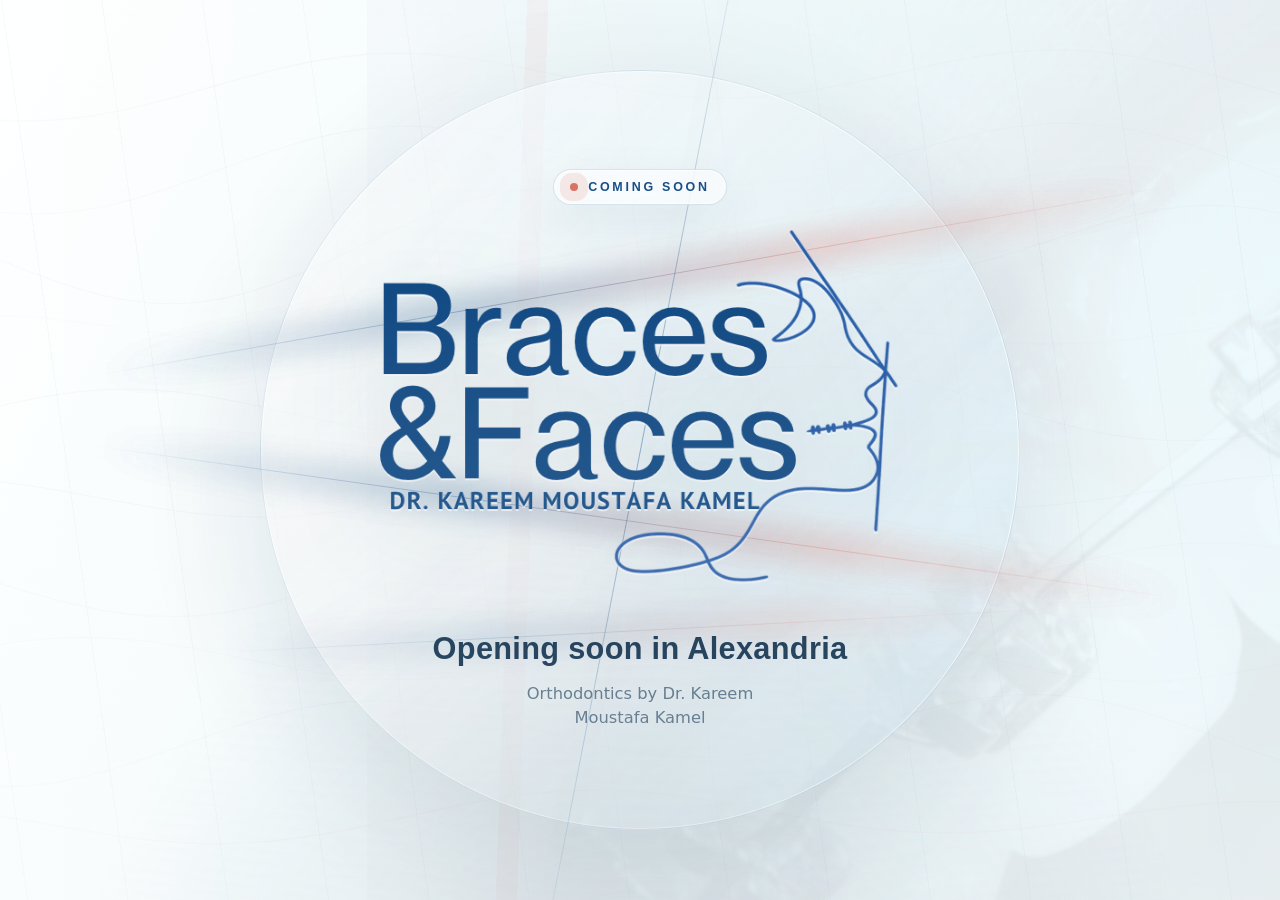
==== commit 8082e426: "Add coming soon copy to landing page" ====
--- a/index.html
+++ b/index.html
@@ -31,14 +31,19 @@
       <div class="ribbon ribbon-three" aria-hidden="true"></div>
       <div class="scan" aria-hidden="true"></div>
 
-      <h1 class="sr-only">Braces & Faces</h1>
-      <img
-        class="logo-mark"
-        src="assets/logo.png"
-        alt="Braces & Faces by Dr. Kareem Moustafa Kamel"
-        width="574"
-        height="436"
-      />
+      <section class="stage">
+        <p class="eyebrow">Coming soon</p>
+        <h1 class="sr-only">Braces & Faces opening soon in Alexandria</h1>
+        <img
+          class="logo-mark"
+          src="assets/logo.png"
+          alt="Braces & Faces by Dr. Kareem Moustafa Kamel"
+          width="574"
+          height="436"
+        />
+        <p class="launch-line">Opening soon in Alexandria</p>
+        <p class="doctor-line">Orthodontics by Dr. Kareem Moustafa Kamel</p>
+      </section>
     </main>
 
     <script src="script.js"></script>
--- a/styles.css
+++ b/styles.css
@@ -54,6 +54,17 @@
   min-height: 100svh;
   isolation: isolate;
   overflow: hidden;
+}
+
+.stage {
+  position: relative;
+  z-index: 3;
+  display: grid;
+  justify-items: center;
+  gap: 16px;
+  width: min(92vw, 760px);
+  padding: 28px 20px;
+  text-align: center;
 }
 
 .landing::before {
@@ -177,6 +188,38 @@
   pointer-events: none;
 }
 
+.eyebrow {
+  display: inline-flex;
+  align-items: center;
+  gap: 10px;
+  margin: 0;
+  padding: 10px 16px;
+  border: 1px solid rgba(18, 74, 132, 0.14);
+  border-radius: 999px;
+  background: rgba(255, 255, 255, 0.58);
+  box-shadow:
+    inset 0 0 0 1px rgba(255, 255, 255, 0.72),
+    0 18px 50px rgba(8, 41, 71, 0.08);
+  color: var(--navy);
+  font-family: "Avenir Next", Avenir, Helvetica Neue, Helvetica, Arial, sans-serif;
+  font-size: 0.78rem;
+  font-weight: 800;
+  letter-spacing: 0.22em;
+  text-transform: uppercase;
+  backdrop-filter: blur(16px);
+  -webkit-backdrop-filter: blur(16px);
+  animation: fadeUp 820ms 120ms cubic-bezier(0.2, 0.9, 0.2, 1) both;
+}
+
+.eyebrow::before {
+  width: 8px;
+  height: 8px;
+  border-radius: 50%;
+  background: var(--accent);
+  box-shadow: 0 0 0 10px rgba(216, 111, 98, 0.14);
+  content: "";
+}
+
 .logo-mark {
   position: relative;
   z-index: 3;
@@ -193,6 +236,30 @@
   animation: logoEnter 950ms cubic-bezier(0.2, 0.9, 0.2, 1) both, logoFloat 6.5s 1s ease-in-out infinite;
 }
 
+.launch-line,
+.doctor-line {
+  margin: 0;
+  max-width: 28ch;
+}
+
+.launch-line {
+  color: var(--navy-deep);
+  font-family: "Avenir Next", Avenir, Helvetica Neue, Helvetica, Arial, sans-serif;
+  font-size: clamp(1.35rem, 2.4vw, 2rem);
+  font-weight: 600;
+  line-height: 1.1;
+  letter-spacing: 0.01em;
+  animation: fadeUp 920ms 220ms cubic-bezier(0.2, 0.9, 0.2, 1) both;
+}
+
+.doctor-line {
+  color: rgba(8, 41, 71, 0.66);
+  font-size: clamp(0.92rem, 1.4vw, 1.02rem);
+  font-weight: 500;
+  line-height: 1.5;
+  animation: fadeUp 980ms 300ms cubic-bezier(0.2, 0.9, 0.2, 1) both;
+}
+
 @keyframes logoEnter {
   from {
     opacity: 0;
@@ -205,6 +272,19 @@
   }
 }
 
+@keyframes fadeUp {
+  from {
+    opacity: 0;
+    transform: translateY(18px);
+    filter: blur(6px);
+  }
+  to {
+    opacity: 1;
+    transform: translateY(0);
+    filter: blur(0);
+  }
+}
+
 @keyframes logoFloat {
   0%,
   100% {
@@ -262,6 +342,11 @@
 }
 
 @media (max-width: 720px) {
+  .stage {
+    gap: 14px;
+    padding: 22px 18px;
+  }
+
   .texture {
     background-position: 68% center;
     background-size: auto 92%;
@@ -275,11 +360,35 @@
   .logo-mark {
     width: min(78vw, 380px);
   }
+
+  .eyebrow {
+    padding: 9px 14px;
+    font-size: 0.7rem;
+    letter-spacing: 0.18em;
+  }
+
+  .launch-line {
+    max-width: 18ch;
+  }
 }
 
 @media (max-width: 380px) {
+  .stage {
+    gap: 12px;
+    padding: 18px 14px;
+  }
+
   .logo-mark {
     width: min(82vw, 310px);
+  }
+
+  .eyebrow {
+    font-size: 0.66rem;
+  }
+
+  .doctor-line {
+    max-width: 24ch;
+    font-size: 0.88rem;
   }
 }
 
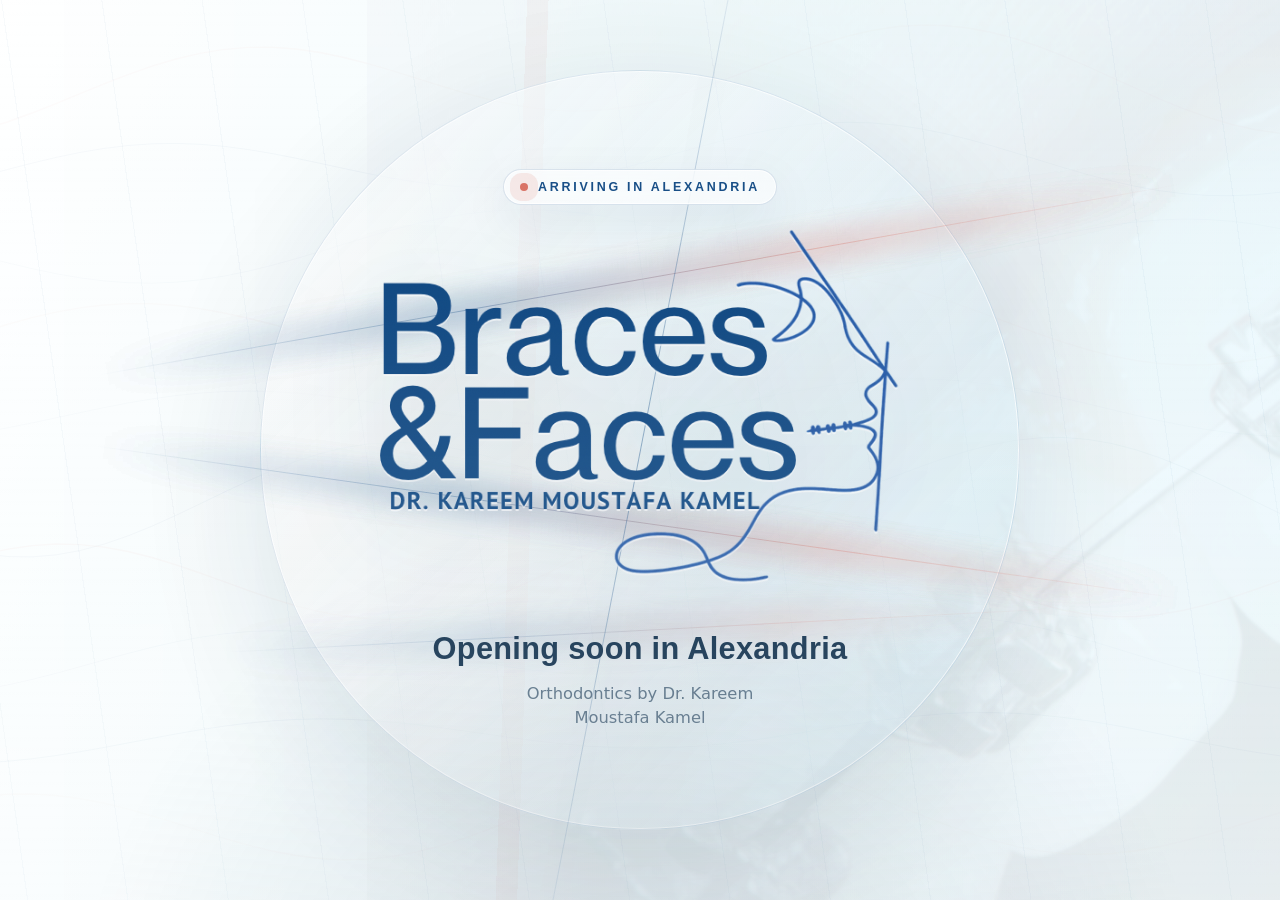
==== commit 894698c9: "Refine landing launch copy" ====
--- a/index.html
+++ b/index.html
@@ -32,7 +32,7 @@
       <div class="scan" aria-hidden="true"></div>
 
       <section class="stage">
-        <p class="eyebrow">Coming soon</p>
+        <p class="eyebrow">Arriving in Alexandria</p>
         <h1 class="sr-only">Braces & Faces opening soon in Alexandria</h1>
         <img
           class="logo-mark"
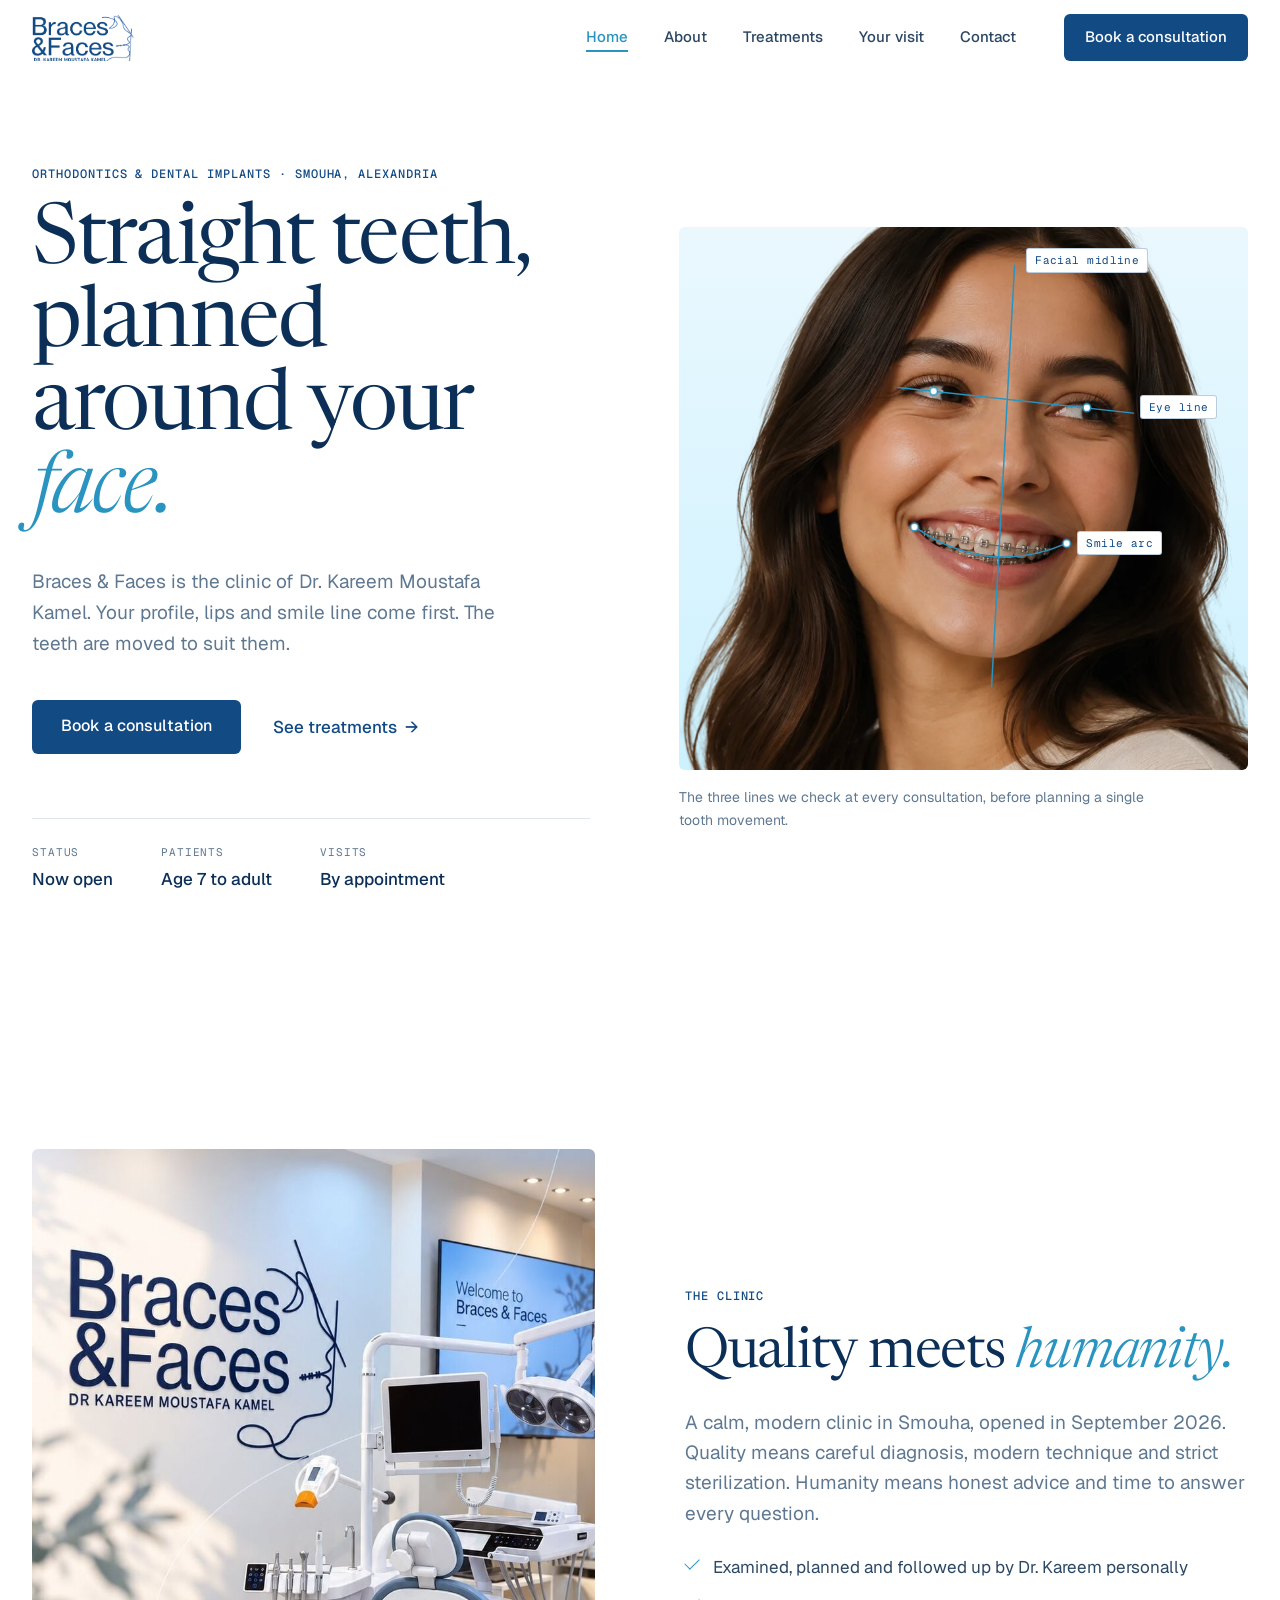
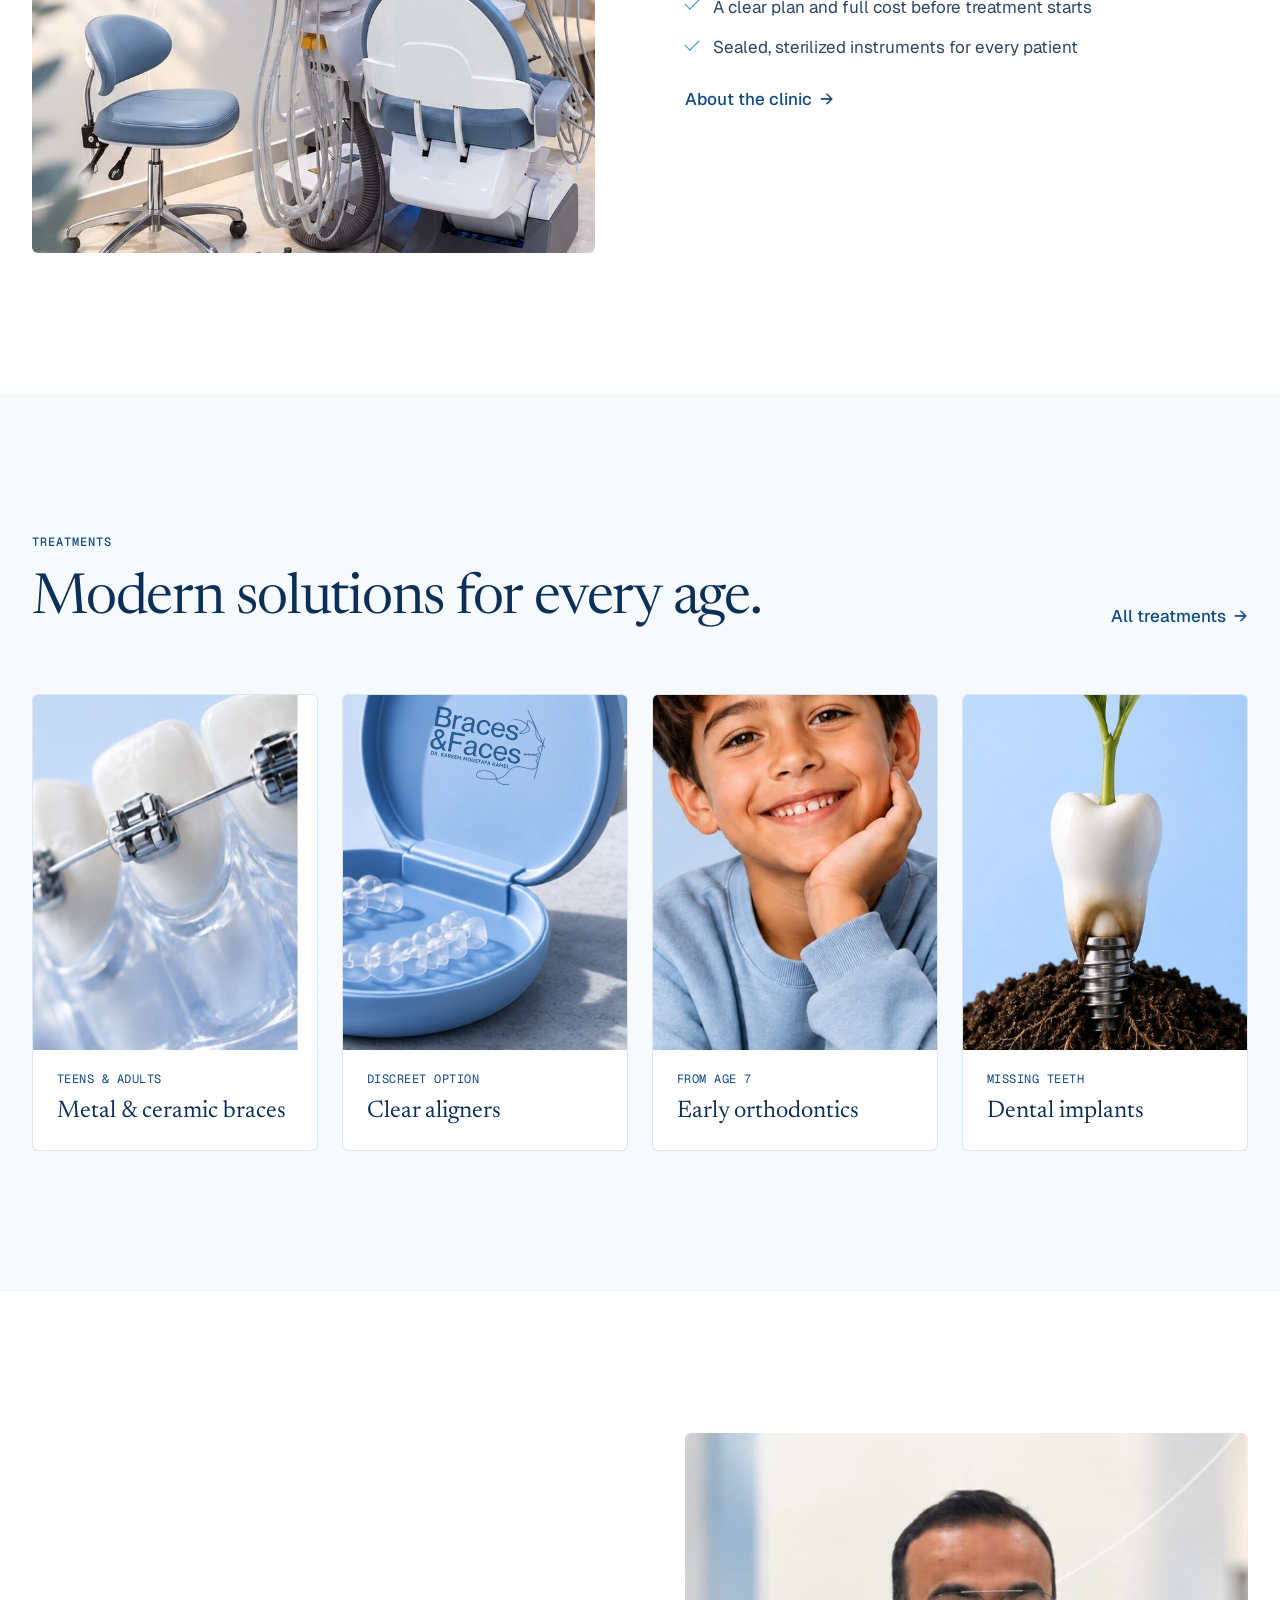
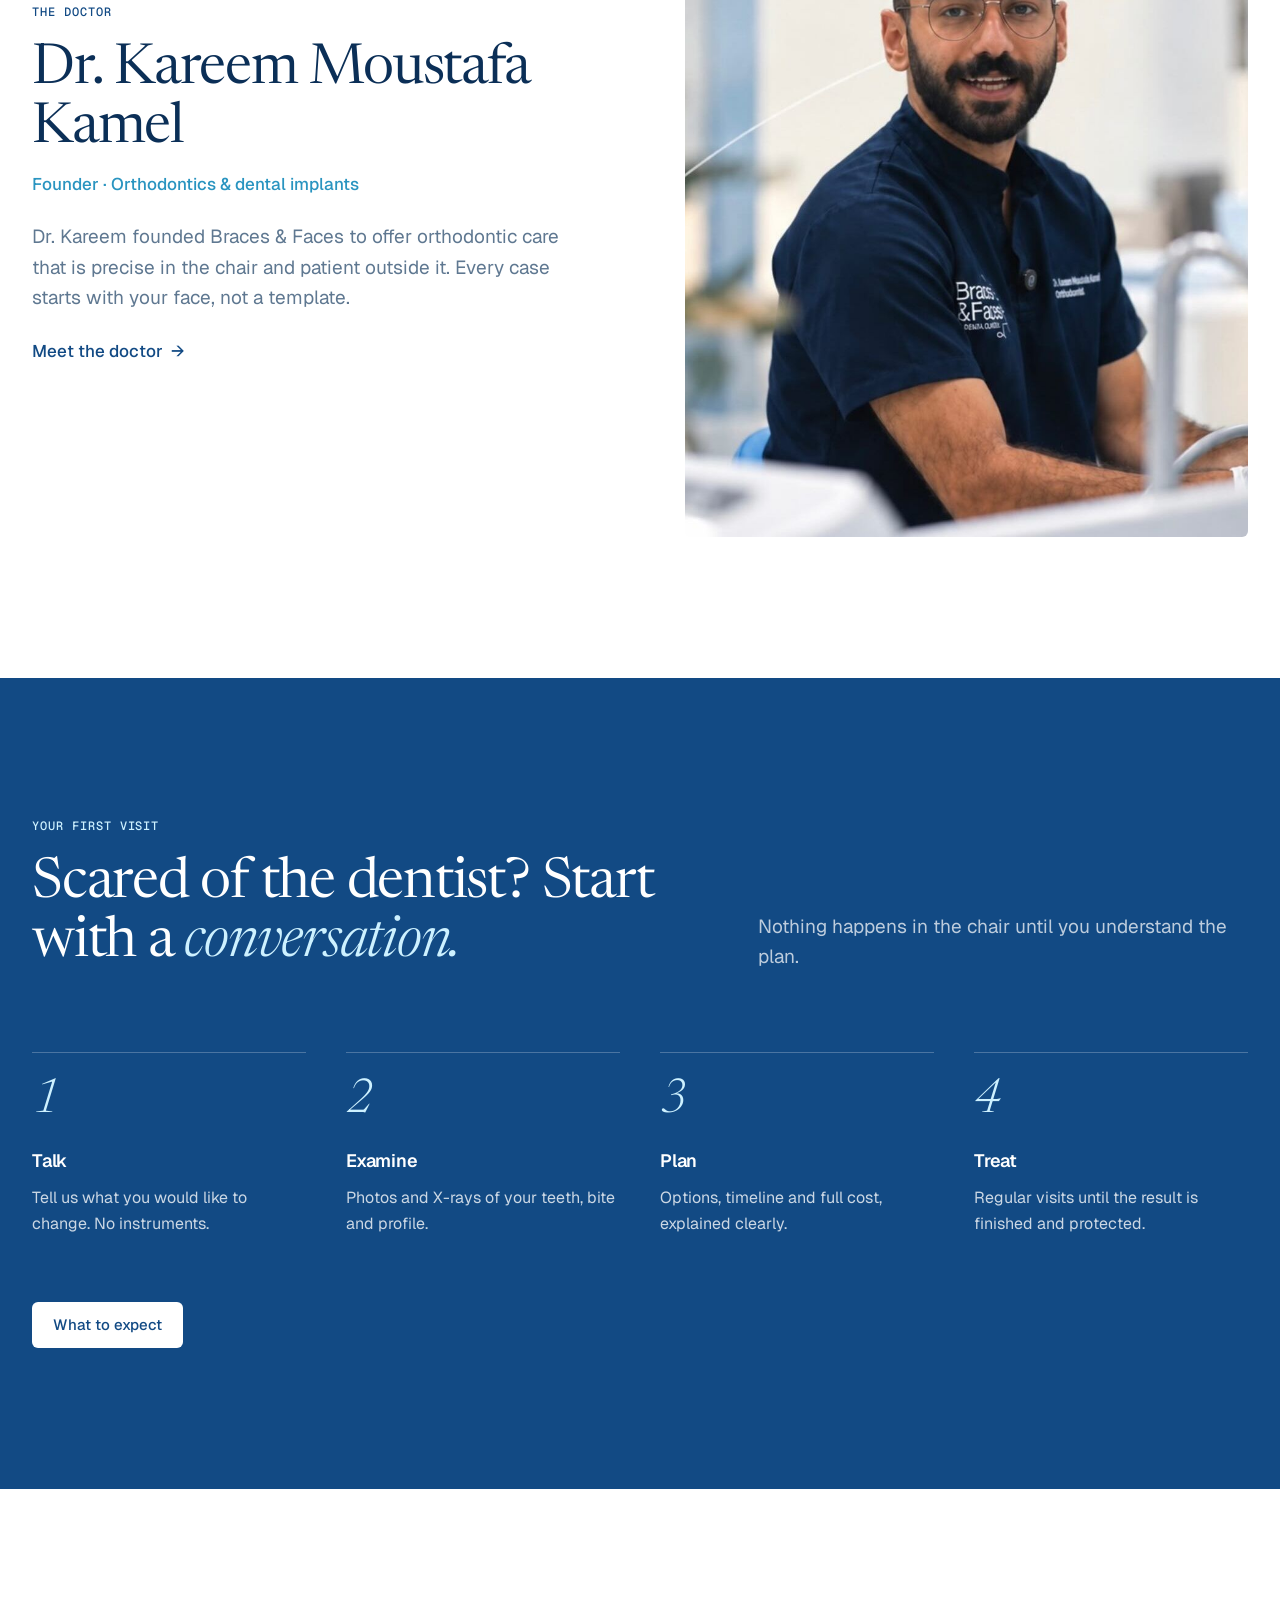
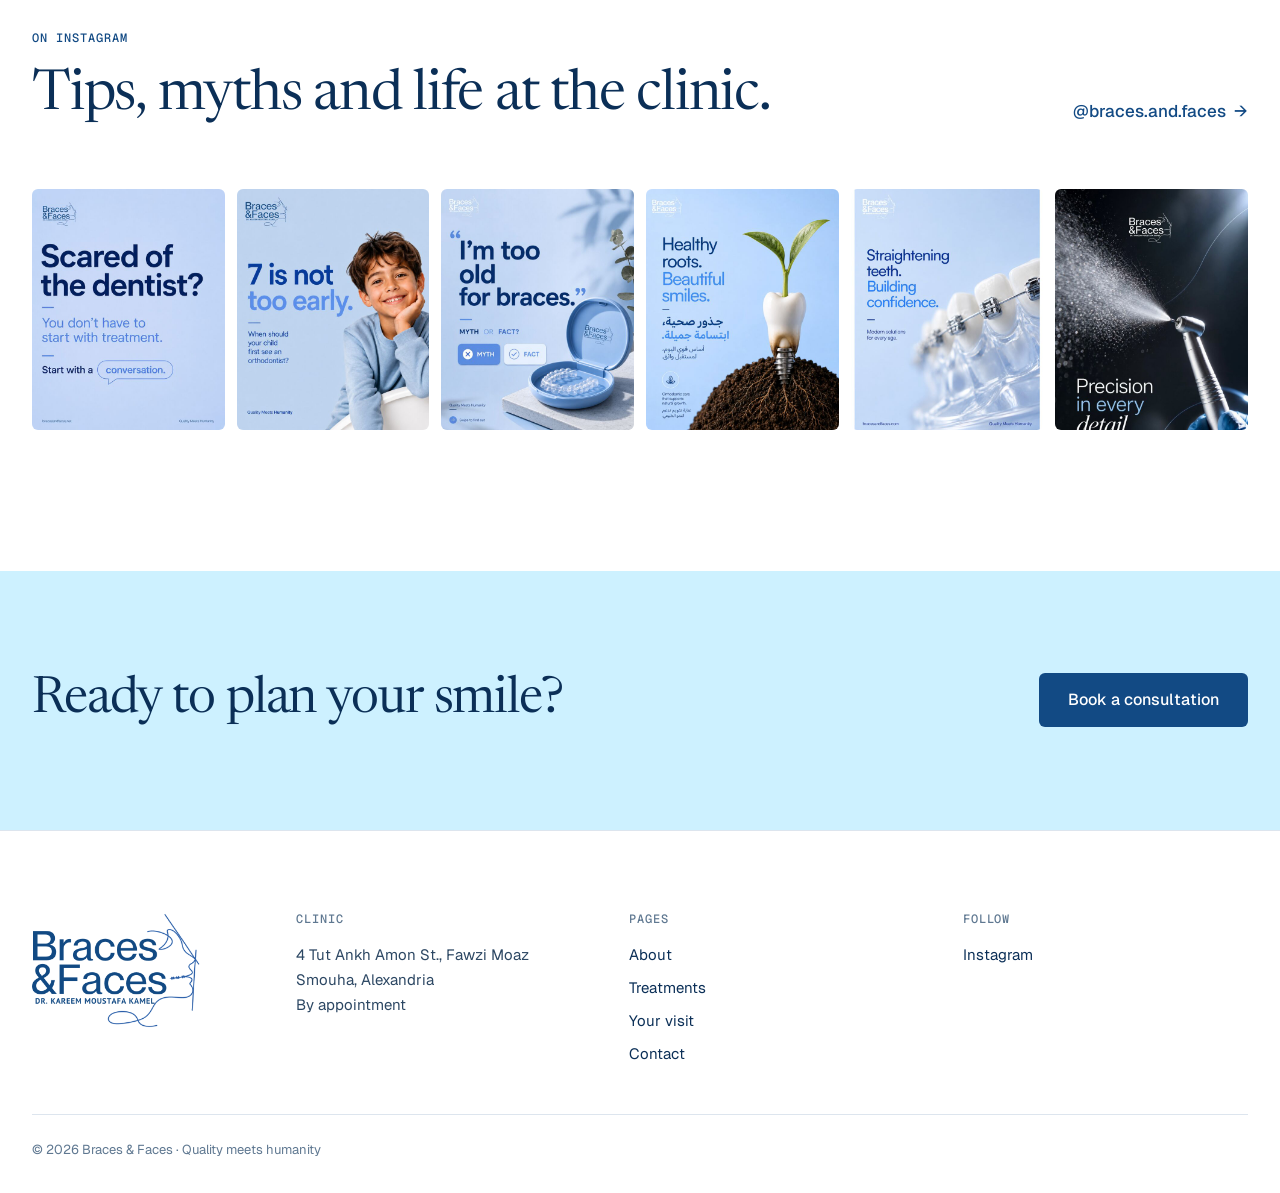
==== commit 8a91135c: "Build multi-page clinic website Replace the coming-soon landing page with a five-page site: Home, Ab" ====
--- a/index.html
+++ b/index.html
@@ -1,15 +1,16 @@
 <!doctype html>
-<html lang="en">
+<html lang="en" class="no-js">
   <head>
     <meta charset="utf-8" />
     <meta name="viewport" content="width=device-width, initial-scale=1" />
-    <title>Braces & Faces</title>
-    <meta name="description" content="Braces & Faces by Dr. Kareem Moustafa Kamel." />
-    <meta property="og:title" content="Braces & Faces" />
-    <meta property="og:description" content="Braces & Faces by Dr. Kareem Moustafa Kamel." />
+    <title>Braces & Faces | Orthodontics & Implants in Smouha, Alexandria</title>
+    <meta name="description" content="Braces & Faces is the orthodontic clinic of Dr. Kareem Moustafa Kamel in Smouha, Alexandria. Braces, clear aligners, early orthodontics and dental implants, planned around your face." />
+    <link rel="canonical" href="https://bracesandfaces.net/" />
+    <meta property="og:title" content="Braces & Faces | Orthodontics & Implants in Smouha, Alexandria" />
+    <meta property="og:description" content="Braces & Faces is the orthodontic clinic of Dr. Kareem Moustafa Kamel in Smouha, Alexandria. Braces, clear aligners, early orthodontics and dental implants, planned around your face." />
     <meta property="og:type" content="website" />
-    <meta property="og:url" content="https://bracesandfaces.net" />
-    <meta property="og:image" content="assets/logo.png" />
+    <meta property="og:url" content="https://bracesandfaces.net/" />
+    <meta property="og:image" content="https://bracesandfaces.net/assets/photos/clinic-room.jpg" />
     <meta name="theme-color" content="#124a84" />
     <link rel="icon" href="assets/favicon.ico" sizes="any" />
     <link rel="icon" type="image/svg+xml" href="assets/icons/favicon.svg" />
@@ -18,33 +19,285 @@
     <link rel="apple-touch-icon" sizes="180x180" href="assets/icons/apple-touch-icon.png" />
     <link rel="mask-icon" href="assets/icons/safari-pinned-tab.svg" color="#124a84" />
     <link rel="manifest" href="site.webmanifest" />
+    <link rel="preconnect" href="https://fonts.googleapis.com" />
+    <link rel="preconnect" href="https://fonts.gstatic.com" crossorigin />
+    <link
+      rel="stylesheet"
+      href="https://fonts.googleapis.com/css2?family=Geist+Mono:wght@400;500&family=Geist:wght@400;500;600&family=Newsreader:ital,opsz,wght@0,6..72,300..500;1,6..72,300..500&display=swap"
+    />
     <link rel="stylesheet" href="styles.css" />
+    <script type="application/ld+json">
+      {
+        "@context": "https://schema.org",
+        "@type": "Dentist",
+        "name": "Braces & Faces",
+        "slogan": "Quality meets humanity",
+        "url": "https://bracesandfaces.net",
+        "image": "https://bracesandfaces.net/assets/photos/clinic-room.jpg",
+        "founder": { "@type": "Person", "name": "Dr. Kareem Moustafa Kamel" },
+        "medicalSpecialty": "Orthodontic",
+        "address": {
+          "@type": "PostalAddress",
+          "streetAddress": "4 Tut Ankh Amon St., Fawzi Moaz, Smouha",
+          "addressLocality": "Alexandria",
+          "addressCountry": "EG"
+        },
+        "sameAs": ["https://www.instagram.com/braces.and.faces/"]
+      }
+    </script>
   </head>
   <body>
-    <canvas class="motion-field" aria-hidden="true"></canvas>
-
-    <main class="landing" aria-label="Braces & Faces">
-      <div class="texture" aria-hidden="true"></div>
-      <div class="aura" aria-hidden="true"></div>
-      <div class="ribbon ribbon-one" aria-hidden="true"></div>
-      <div class="ribbon ribbon-two" aria-hidden="true"></div>
-      <div class="ribbon ribbon-three" aria-hidden="true"></div>
-      <div class="scan" aria-hidden="true"></div>
-
-      <section class="stage">
-        <p class="eyebrow">Arriving in Alexandria</p>
-        <h1 class="sr-only">Braces & Faces opening soon in Alexandria</h1>
-        <img
-          class="logo-mark"
-          src="assets/logo.png"
-          alt="Braces & Faces by Dr. Kareem Moustafa Kamel"
-          width="574"
-          height="436"
-        />
-        <p class="launch-line">Opening soon in Alexandria</p>
-        <p class="doctor-line">Orthodontics by Dr. Kareem Moustafa Kamel</p>
+    <a class="skip-link" href="#main">Skip to content</a>
+
+    <header class="site-header" data-header>
+      <div class="wrap header-inner">
+        <a class="brand" href="index.html" aria-label="Braces &amp; Faces home">
+          <img src="assets/logo-horizontal.png" alt="Braces &amp; Faces by Dr. Kareem Moustafa Kamel" width="574" height="260" />
+        </a>
+
+        <nav class="nav" id="site-nav" aria-label="Primary" data-nav>
+          <a href="index.html" aria-current="page">Home</a>
+          <a href="about.html">About</a>
+          <a href="treatments.html">Treatments</a>
+          <a href="your-visit.html">Your visit</a>
+          <a href="contact.html">Contact</a>
+          <a class="btn btn-solid nav-book" href="contact.html">Book a consultation</a>
+        </nav>
+
+        <a class="btn btn-solid header-cta" href="contact.html">Book a consultation</a>
+
+        <button class="menu-toggle" type="button" aria-expanded="false" aria-controls="site-nav" data-menu-toggle>Menu</button>
+      </div>
+    </header>
+
+    <main id="main">
+      <!-- Hero -->
+      <section class="hero" aria-labelledby="hero-title">
+        <div class="wrap hero-grid">
+          <div class="hero-copy">
+            <p class="label">Orthodontics &amp; dental implants · Smouha, Alexandria</p>
+            <h1 id="hero-title">Straight teeth, planned around your <em>face.</em></h1>
+            <p class="hero-lede">
+              Braces &amp; Faces is the clinic of Dr. Kareem Moustafa Kamel. Your profile, lips and smile line come first. The teeth are moved to suit them.
+            </p>
+            <div class="hero-actions">
+              <a class="btn btn-solid btn-lg" href="contact.html">Book a consultation</a>
+              <a class="text-link" href="treatments.html">See treatments</a>
+            </div>
+            <dl class="hero-facts">
+              <div>
+                <dt>Status</dt>
+                <dd>Now open</dd>
+              </div>
+              <div>
+                <dt>Patients</dt>
+                <dd>Age 7 to adult</dd>
+              </div>
+              <div>
+                <dt>Visits</dt>
+                <dd>By appointment</dd>
+              </div>
+            </dl>
+          </div>
+
+          <figure class="analysis">
+            <div class="analysis-frame">
+              <img src="assets/photos/smile-portrait.webp" alt="Smiling patient wearing metal braces" width="1039" height="992" />
+              <svg class="analysis-lines" viewBox="0 0 1039 992" aria-hidden="true">
+                <line class="ln ln-mid" pathLength="1" x1="613" y1="70" x2="571" y2="840" />
+                <line class="ln ln-eye" pathLength="1" x1="400" y1="293" x2="830" y2="340" />
+                <path class="ln ln-smile" pathLength="1" d="M430 548 Q565 640 708 578" />
+                <circle class="pt" cx="465" cy="300" r="7" />
+                <circle class="pt" cx="745" cy="330" r="7" />
+                <circle class="pt" cx="430" cy="548" r="7" />
+                <circle class="pt" cx="708" cy="578" r="7" />
+              </svg>
+              <span class="tag tag-mid">Facial midline</span>
+              <span class="tag tag-eye">Eye line</span>
+              <span class="tag tag-smile">Smile arc</span>
+            </div>
+            <figcaption>The three lines we check at every consultation, before planning a single tooth movement.</figcaption>
+          </figure>
+        </div>
+      </section>
+
+      <!-- The clinic -->
+      <section class="section split-section" aria-labelledby="clinic-title">
+        <div class="wrap split" data-reveal>
+          <figure class="split-media">
+            <img src="assets/photos/clinic-room.jpg" alt="Treatment room at Braces & Faces with the clinic logo on the wall" width="855" height="1400" loading="lazy" />
+          </figure>
+          <div class="split-copy">
+            <p class="label">The clinic</p>
+            <h2 id="clinic-title">Quality meets <em>humanity.</em></h2>
+            <p class="lead">
+              A calm, modern clinic in Smouha, opened in September 2026. Quality means careful diagnosis, modern technique and strict sterilization. Humanity means honest advice and time to answer every question.
+            </p>
+            <ul class="check-list">
+              <li>Examined, planned and followed up by Dr. Kareem personally</li>
+              <li>A clear plan and full cost before treatment starts</li>
+              <li>Sealed, sterilized instruments for every patient</li>
+            </ul>
+            <a class="text-link" href="about.html">About the clinic</a>
+          </div>
+        </div>
+      </section>
+
+      <!-- Treatments preview -->
+      <section class="section treatments-preview" aria-labelledby="treat-title">
+        <div class="wrap">
+          <div class="section-head split-head" data-reveal>
+            <div>
+              <p class="label">Treatments</p>
+              <h2 id="treat-title">Modern solutions for every age.</h2>
+            </div>
+            <a class="text-link" href="treatments.html">All treatments</a>
+          </div>
+
+          <div class="card-grid" data-reveal>
+            <a class="photo-card" href="treatments.html#braces">
+              <img src="assets/photos/braces-3d.jpg" alt="" width="600" height="1080" loading="lazy" />
+              <span class="photo-card-body">
+                <span class="fit">Teens &amp; adults</span>
+                <span class="photo-card-title">Metal &amp; ceramic braces</span>
+              </span>
+            </a>
+            <a class="photo-card" href="treatments.html#aligners">
+              <img src="assets/photos/aligner-case.jpg" alt="" width="540" height="700" loading="lazy" />
+              <span class="photo-card-body">
+                <span class="fit">Discreet option</span>
+                <span class="photo-card-title">Clear aligners</span>
+              </span>
+            </a>
+            <a class="photo-card" href="treatments.html#early">
+              <img src="assets/photos/child.jpg" alt="" width="560" height="1250" loading="lazy" />
+              <span class="photo-card-body">
+                <span class="fit">From age 7</span>
+                <span class="photo-card-title">Early orthodontics</span>
+              </span>
+            </a>
+            <a class="photo-card" href="treatments.html#implants">
+              <img src="assets/photos/implant.jpg" alt="" width="765" height="1400" loading="lazy" />
+              <span class="photo-card-body">
+                <span class="fit">Missing teeth</span>
+                <span class="photo-card-title">Dental implants</span>
+              </span>
+            </a>
+          </div>
+        </div>
+      </section>
+
+      <!-- Doctor -->
+      <section class="section doctor-section" aria-labelledby="doctor-title">
+        <div class="wrap split split-reverse" data-reveal>
+          <figure class="split-media">
+            <img src="assets/photos/doctor.jpg" alt="Dr. Kareem Moustafa Kamel at the dental chair" width="1214" height="1150" loading="lazy" />
+          </figure>
+          <div class="split-copy">
+            <p class="label">The doctor</p>
+            <h2 id="doctor-title">Dr. Kareem Moustafa Kamel</h2>
+            <p class="doctor-role">Founder · Orthodontics &amp; dental implants</p>
+            <p class="lead">
+              Dr. Kareem founded Braces &amp; Faces to offer orthodontic care that is precise in the chair and patient outside it. Every case starts with your face, not a template.
+            </p>
+            <a class="text-link" href="about.html#doctor">Meet the doctor</a>
+          </div>
+        </div>
+      </section>
+
+      <!-- First visit teaser -->
+      <section class="section visit" aria-labelledby="visit-title">
+        <div class="wrap">
+          <div class="visit-head" data-reveal>
+            <div>
+              <p class="label">Your first visit</p>
+              <h2 id="visit-title">Scared of the dentist? Start with a <em>conversation.</em></h2>
+            </div>
+            <p class="lead">Nothing happens in the chair until you understand the plan.</p>
+          </div>
+          <ol class="steps" data-reveal>
+            <li>
+              <span class="step-n">1</span>
+              <h3>Talk</h3>
+              <p>Tell us what you would like to change. No instruments.</p>
+            </li>
+            <li>
+              <span class="step-n">2</span>
+              <h3>Examine</h3>
+              <p>Photos and X-rays of your teeth, bite and profile.</p>
+            </li>
+            <li>
+              <span class="step-n">3</span>
+              <h3>Plan</h3>
+              <p>Options, timeline and full cost, explained clearly.</p>
+            </li>
+            <li>
+              <span class="step-n">4</span>
+              <h3>Treat</h3>
+              <p>Regular visits until the result is finished and protected.</p>
+            </li>
+          </ol>
+          <a class="btn btn-light" href="your-visit.html">What to expect</a>
+        </div>
+      </section>
+
+      <!-- Instagram -->
+      <section class="section ig-section" aria-labelledby="ig-title">
+        <div class="wrap">
+          <div class="section-head split-head" data-reveal>
+            <div>
+              <p class="label">On Instagram</p>
+              <h2 id="ig-title">Tips, myths and life at the clinic.</h2>
+            </div>
+            <a class="text-link" href="https://www.instagram.com/braces.and.faces/" target="_blank" rel="noopener">@braces.and.faces</a>
+          </div>
+          <div class="ig-grid" data-reveal>
+            <a href="https://www.instagram.com/p/DcMTXdmjDYo/" target="_blank" rel="noopener"><img src="assets/instagram/scared-of-the-dentist.jpg" alt="Instagram post: Scared of the dentist? You don't have to start with treatment." width="640" height="800" loading="lazy" /></a>
+            <a href="https://www.instagram.com/p/DcO-N4SjIsT/" target="_blank" rel="noopener"><img src="assets/instagram/seven-is-not-too-early.jpg" alt="Instagram post: 7 is not too early." width="640" height="800" loading="lazy" /></a>
+            <a href="https://www.instagram.com/p/DcT8fwQDM2s/" target="_blank" rel="noopener"><img src="assets/instagram/too-old-for-braces.jpg" alt="Instagram post: I'm too old for braces. Myth or fact?" width="640" height="800" loading="lazy" /></a>
+            <a href="https://www.instagram.com/p/DcWubxHsa2q/" target="_blank" rel="noopener"><img src="assets/instagram/healthy-roots.jpg" alt="Instagram post: Healthy roots. Beautiful smiles." width="640" height="800" loading="lazy" /></a>
+            <a href="https://www.instagram.com/p/DcZUOSwsInR/" target="_blank" rel="noopener"><img src="assets/instagram/straightening-teeth.jpg" alt="Instagram post: Straightening teeth. Building confidence." width="640" height="800" loading="lazy" /></a>
+            <a href="https://www.instagram.com/reel/DdjqAL5IToE/" target="_blank" rel="noopener"><img src="assets/instagram/precision-in-every-detail.jpg" alt="Instagram post: Precision in every detail." width="640" height="800" loading="lazy" /></a>
+          </div>
+        </div>
+      </section>
+
+      <!-- CTA -->
+      <section class="cta-band" aria-labelledby="cta-title">
+        <div class="wrap cta-inner" data-reveal>
+          <h2 id="cta-title">Ready to plan your smile?</h2>
+          <a class="btn btn-solid btn-lg" href="contact.html">Book a consultation</a>
+        </div>
       </section>
     </main>
+
+    <footer class="site-footer">
+      <div class="wrap footer-inner">
+        <a class="footer-brand" href="index.html" aria-label="Braces &amp; Faces home">
+          <img class="footer-logo" src="assets/logo.png" alt="Braces &amp; Faces by Dr. Kareem Moustafa Kamel" width="574" height="436" loading="lazy" />
+        </a>
+        <div class="footer-cols">
+          <div>
+            <p class="label">Clinic</p>
+            <p>4 Tut Ankh Amon St., Fawzi Moaz<br />Smouha, Alexandria<br />By appointment</p>
+          </div>
+          <div>
+            <p class="label">Pages</p>
+            <nav class="footer-nav" aria-label="Footer">
+              <a href="about.html">About</a>
+              <a href="treatments.html">Treatments</a>
+              <a href="your-visit.html">Your visit</a>
+              <a href="contact.html">Contact</a>
+            </nav>
+          </div>
+          <div>
+            <p class="label">Follow</p>
+            <a href="https://www.instagram.com/braces.and.faces/" target="_blank" rel="noopener">Instagram</a>
+          </div>
+        </div>
+        <p class="legal">© <span data-year></span> Braces &amp; Faces · Quality meets humanity</p>
+      </div>
+    </footer>
 
     <script src="script.js"></script>
   </body>
--- a/styles.css
+++ b/styles.css
@@ -1,407 +1,1555 @@
+/*
+  Braces & Faces
+  Colour: brand book (Blue #124A84, Azure #2994C0, Light Azure #CDF1FF, White)
+  Type: Newsreader (display) · Geist (text) · Geist Mono (labels)
+*/
 :root {
   --navy: #124a84;
-  --navy-deep: #082947;
-  --ice: #eaf8fb;
-  --blue-mist: #cdeaf2;
-  --accent: #d86f62;
+  --navy-ink: #0b2f57;
+  --azure: #2994c0;
+  --azure-light: #cdf1ff;
+  --azure-wash: #eaf8fe;
+  --paper: #f6fafc;
+  --white: #ffffff;
+  --text: #2c4763;
+  --muted: #5f7891;
+  --rule: rgba(18, 74, 132, 0.14);
+  --rule-strong: rgba(18, 74, 132, 0.28);
+
+  --serif: "Newsreader", "Iowan Old Style", Georgia, serif;
+  --sans: "Geist", ui-sans-serif, system-ui, -apple-system, "Segoe UI", sans-serif;
+  --mono: "Geist Mono", ui-monospace, "SF Mono", Menlo, monospace;
+
+  --radius: 6px;
+  --header-h: 76px;
+  --ease: cubic-bezier(0.2, 0.7, 0.2, 1);
   color-scheme: light;
-  font-family:
-    Inter, ui-sans-serif, system-ui, -apple-system, BlinkMacSystemFont, "Segoe UI",
-    sans-serif;
-}
-
-* {
+}
+
+*,
+*::before,
+*::after {
   box-sizing: border-box;
 }
 
-html,
-body {
-  min-width: 320px;
-  min-height: 100%;
+html {
+  scroll-behavior: smooth;
+  scroll-padding-top: var(--header-h);
+  -webkit-text-size-adjust: 100%;
 }
 
 body {
   margin: 0;
-  overflow: hidden;
-  background:
-    linear-gradient(115deg, rgba(255, 255, 255, 0.96), rgba(234, 248, 251, 0.84) 42%, rgba(255, 255, 255, 0.98)),
-    var(--ice);
-  color: var(--navy-deep);
+  min-width: 320px;
+  background: var(--white);
+  color: var(--text);
+  font-family: var(--sans);
+  font-size: 1.0625rem;
+  line-height: 1.65;
+  -webkit-font-smoothing: antialiased;
+  -moz-osx-font-smoothing: grayscale;
 }
 
 img,
-canvas {
+svg,
+iframe {
   display: block;
-}
-
-.sr-only {
-  position: absolute;
-  width: 1px;
-  height: 1px;
-  padding: 0;
-  margin: -1px;
-  overflow: hidden;
-  clip: rect(0, 0, 0, 0);
+  max-width: 100%;
+}
+
+a {
+  color: inherit;
+}
+
+h1,
+h2,
+h3,
+p,
+dl,
+dd,
+figure,
+blockquote {
+  margin: 0;
+}
+
+h1,
+h2 {
+  color: var(--navy-ink);
+  font-family: var(--serif);
+  font-optical-sizing: auto;
+  font-weight: 380;
+  letter-spacing: -0.022em;
+  line-height: 1.04;
+}
+
+h1 em,
+h2 em {
+  color: var(--azure);
+  font-style: italic;
+  font-weight: 340;
+}
+
+h2 {
+  font-size: clamp(2.25rem, 4.4vw, 3.75rem);
+}
+
+h3 {
+  color: var(--navy-ink);
+  font-family: var(--sans);
+  font-size: 1.125rem;
+  font-weight: 600;
+  letter-spacing: -0.01em;
+  line-height: 1.3;
+}
+
+.label {
+  margin-bottom: 20px;
+  color: var(--navy);
+  font-family: var(--mono);
+  font-size: 0.75rem;
+  font-weight: 500;
+  letter-spacing: 0.08em;
+  line-height: 1.4;
+  text-transform: uppercase;
+}
+
+.lead {
+  color: var(--muted);
+  font-size: 1.1875rem;
+  line-height: 1.6;
+}
+
+.lead a {
+  color: var(--navy);
+  text-underline-offset: 3px;
+}
+
+.wrap {
+  width: min(1240px, 100% - 64px);
+  margin-inline: auto;
+}
+
+.section {
+  padding-block: clamp(88px, 11vw, 152px);
+}
+
+.section-head {
+  max-width: 720px;
+  margin-bottom: 64px;
+}
+
+.section-head .lead {
+  margin-top: 24px;
+}
+
+.skip-link {
+  position: fixed;
+  left: 16px;
+  top: -64px;
+  z-index: 100;
+  padding: 8px 16px;
+  border-radius: var(--radius);
+  background: var(--navy);
+  color: var(--white);
+  text-decoration: none;
+}
+
+.skip-link:focus {
+  top: 16px;
+}
+
+:focus-visible {
+  outline: 2px solid var(--azure);
+  outline-offset: 3px;
+}
+
+/* Buttons & links */
+.btn {
+  display: inline-flex;
+  align-items: center;
+  justify-content: center;
+  min-height: 44px;
+  padding: 10px 20px;
+  border: 1px solid transparent;
+  border-radius: var(--radius);
+  font: inherit;
+  font-size: 0.9375rem;
+  font-weight: 500;
+  text-decoration: none;
   white-space: nowrap;
-  border: 0;
-}
-
-.landing {
+  cursor: pointer;
+  transition:
+    background-color 180ms ease,
+    border-color 180ms ease,
+    color 180ms ease;
+}
+
+.btn-solid {
+  background: var(--navy);
+  color: var(--white);
+}
+
+.btn-solid:hover {
+  background: var(--navy-ink);
+}
+
+.btn-lg {
+  min-height: 54px;
+  padding-inline: 28px;
+  font-size: 1rem;
+}
+
+.btn-full {
+  width: 100%;
+}
+
+.text-link {
+  display: inline-flex;
+  align-items: center;
+  gap: 8px;
+  color: var(--navy);
+  font-weight: 500;
+  text-decoration: none;
+}
+
+.text-link::after {
+  content: "→";
+  transition: transform 180ms ease;
+}
+
+.text-link:hover::after {
+  transform: translateX(4px);
+}
+
+/* Header */
+.site-header {
+  position: sticky;
+  top: 0;
+  z-index: 50;
+  height: var(--header-h);
+  border-bottom: 1px solid transparent;
+  background: rgba(255, 255, 255, 0.92);
+  backdrop-filter: saturate(1.4) blur(14px);
+  -webkit-backdrop-filter: saturate(1.4) blur(14px);
+  transition: border-color 200ms ease;
+}
+
+.site-header.is-scrolled {
+  border-bottom-color: var(--rule);
+}
+
+.header-inner {
+  display: flex;
+  align-items: center;
+  gap: 48px;
+  height: 100%;
+}
+
+.brand img {
+  width: auto;
+  height: 46px;
+}
+
+.nav {
+  display: flex;
+  gap: 36px;
+  margin-inline-start: auto;
+}
+
+.nav a {
+  color: var(--text);
+  font-size: 0.9375rem;
+  font-weight: 500;
+  text-decoration: none;
+  transition: color 160ms ease;
+}
+
+.nav a:hover,
+.nav a[aria-current="page"] {
+  color: var(--azure);
+}
+
+.nav a[aria-current="page"] {
+  text-decoration: underline;
+  text-decoration-thickness: 1.5px;
+  text-underline-offset: 8px;
+}
+
+.nav .nav-book {
+  display: none;
+}
+
+.menu-toggle {
+  display: none;
+  margin-inline-start: auto;
+  min-height: 40px;
+  padding: 8px 16px;
+  border: 1px solid var(--rule-strong);
+  border-radius: var(--radius);
+  background: var(--white);
+  color: var(--navy);
+  font: inherit;
+  font-size: 0.875rem;
+  font-weight: 500;
+  cursor: pointer;
+}
+
+/* Hero */
+.hero {
+  padding-block: clamp(48px, 7vw, 96px) clamp(72px, 9vw, 120px);
+}
+
+.hero-grid {
+  display: grid;
+  grid-template-columns: minmax(0, 1fr) minmax(0, 1.02fr);
+  align-items: center;
+  gap: clamp(48px, 7vw, 112px);
+}
+
+.hero h1 {
+  max-width: 12.5ch;
+  font-size: clamp(3rem, 6.6vw, 5.75rem);
+  line-height: 0.98;
+}
+
+.hero-lede {
+  max-width: 30rem;
+  margin-top: 32px;
+  color: var(--muted);
+  font-size: 1.1875rem;
+}
+
+.hero-actions {
+  display: flex;
+  flex-wrap: wrap;
+  align-items: center;
+  gap: 16px 32px;
+  margin-top: 40px;
+}
+
+.hero-facts {
+  display: grid;
+  grid-template-columns: repeat(3, auto);
+  justify-content: start;
+  gap: 48px;
+  margin-top: 64px;
+  padding-top: 24px;
+  border-top: 1px solid var(--rule);
+}
+
+.hero-facts dt,
+.details dt {
+  color: var(--muted);
+  font-family: var(--mono);
+  font-size: 0.6875rem;
+  letter-spacing: 0.08em;
+  text-transform: uppercase;
+}
+
+.hero-facts dd {
+  margin-top: 4px;
+  color: var(--navy-ink);
+  font-weight: 500;
+}
+
+/* Signature: smile analysis */
+.analysis-frame {
   position: relative;
-  display: grid;
-  place-items: center;
+  background: linear-gradient(180deg, var(--azure-wash), var(--azure-light));
+  border-radius: var(--radius);
+}
+
+.analysis-frame img {
   width: 100%;
-  min-height: 100svh;
-  isolation: isolate;
-  overflow: hidden;
-}
-
-.stage {
-  position: relative;
-  z-index: 3;
-  display: grid;
-  justify-items: center;
-  gap: 16px;
-  width: min(92vw, 760px);
-  padding: 28px 20px;
-  text-align: center;
-}
-
-.landing::before {
-  position: absolute;
-  inset: -20%;
-  z-index: -5;
-  background:
-    linear-gradient(100deg, transparent 0 18%, rgba(18, 74, 132, 0.06) 18% 19%, transparent 19% 44%, rgba(216, 111, 98, 0.08) 44% 45%, transparent 45%),
-    repeating-linear-gradient(90deg, rgba(18, 74, 132, 0.045) 0 1px, transparent 1px 92px);
-  content: "";
-  opacity: 0.72;
-  transform: rotate(-8deg) scale(1.08);
-  animation: driftGrid 18s ease-in-out infinite alternate;
-}
-
-.landing::after {
+  height: auto;
+  border-radius: var(--radius);
+}
+
+.analysis-lines {
   position: absolute;
   inset: 0;
-  z-index: 5;
-  background:
-    linear-gradient(180deg, rgba(255, 255, 255, 0.1), transparent 30%, rgba(255, 255, 255, 0.22)),
-    radial-gradient(circle at 50% 120%, rgba(8, 41, 71, 0.16), transparent 46%);
-  content: "";
-  pointer-events: none;
-}
-
-.motion-field {
-  position: fixed;
-  inset: 0;
-  z-index: -4;
   width: 100%;
   height: 100%;
-  pointer-events: none;
-  opacity: 0.58;
-}
-
-.texture {
+  overflow: visible;
+}
+
+.ln {
+  fill: none;
+  stroke: var(--azure);
+  stroke-width: 1.5px;
+  stroke-linecap: round;
+  vector-effect: non-scaling-stroke;
+  stroke-dasharray: 1;
+  stroke-dashoffset: 1;
+  animation: draw 1.4s var(--ease) forwards;
+}
+
+.ln-mid {
+  animation-delay: 300ms;
+}
+
+.ln-eye {
+  animation-delay: 700ms;
+}
+
+.ln-smile {
+  animation-delay: 1100ms;
+}
+
+.pt {
+  fill: var(--white);
+  stroke: var(--azure);
+  stroke-width: 1.5px;
+  vector-effect: non-scaling-stroke;
+  opacity: 0;
+  animation: fade 400ms ease forwards;
+  animation-delay: 1500ms;
+}
+
+.tag {
   position: absolute;
-  inset: 0;
-  z-index: -6;
+  padding: 4px 8px;
+  border: 1px solid var(--rule-strong);
+  border-radius: 3px;
+  background: var(--white);
+  color: var(--navy);
+  font-family: var(--mono);
+  font-size: 0.6875rem;
+  letter-spacing: 0.04em;
+  line-height: 1.3;
+  white-space: nowrap;
+  opacity: 0;
+  animation: fade 500ms ease forwards;
+}
+
+.tag-mid {
+  left: 61%;
+  top: 4%;
+  animation-delay: 900ms;
+}
+
+.tag-eye {
+  left: 81%;
+  top: 31%;
+  animation-delay: 1300ms;
+}
+
+.tag-smile {
+  left: 70%;
+  top: 56%;
+  animation-delay: 1700ms;
+}
+
+.analysis figcaption {
+  max-width: 30rem;
+  margin-top: 16px;
+  color: var(--muted);
+  font-size: 0.875rem;
+}
+
+/* Approach */
+.approach-head {
+  display: grid;
+  grid-template-columns: minmax(0, 1fr) minmax(0, 1fr);
+  column-gap: clamp(48px, 7vw, 112px);
+  align-items: end;
+}
+
+.approach-head .label {
+  grid-column: 1 / -1;
+}
+
+.principles {
+  display: grid;
+  grid-template-columns: repeat(3, 1fr);
+  gap: 48px;
+  margin-top: 88px;
+}
+
+.principles article {
+  padding-top: 24px;
+  border-top: 1px solid var(--rule-strong);
+}
+
+.principles p {
+  margin-top: 12px;
+  color: var(--muted);
+}
+
+/* Image + text split */
+.split {
+  display: grid;
+  grid-template-columns: minmax(0, 1fr) minmax(0, 1fr);
+  align-items: center;
+  gap: clamp(48px, 7vw, 112px);
+}
+
+.split-reverse .split-media {
+  order: 2;
+}
+
+.split-media img {
+  width: 100%;
+  height: auto;
+  max-height: 720px;
+  aspect-ratio: 4 / 5;
+  border-radius: var(--radius);
+  object-fit: cover;
+}
+
+.split-media-narrow {
+  justify-self: center;
+  width: min(100%, 440px);
+}
+
+.split-copy > * + * {
+  margin-top: 24px;
+}
+
+.split-copy .label + h2,
+.split-copy .fit + h2 {
+  margin-top: 0;
+}
+
+.split-copy .fit {
+  display: block;
+  margin-bottom: 16px;
+  text-align: start;
+}
+
+.doctor-role {
+  color: var(--azure);
+  font-weight: 500;
+}
+
+.split-copy .doctor-role {
+  margin-top: 12px;
+}
+
+.check-list {
+  display: grid;
+  gap: 12px;
+  margin-inline: 0;
+  margin-bottom: 0;
+  padding: 0;
+  list-style: none;
+}
+
+.check-list li {
+  position: relative;
+  padding-left: 28px;
+}
+
+.check-list li::before {
+  position: absolute;
+  left: 0;
+  top: 0.55em;
+  width: 14px;
+  height: 8px;
+  border-bottom: 1.5px solid var(--azure);
+  border-left: 1.5px solid var(--azure);
+  content: "";
+  transform: translateY(-50%) rotate(-45deg);
+}
+
+/* Inner page header */
+.page-hero {
+  padding-block: clamp(56px, 8vw, 112px) clamp(56px, 7vw, 96px);
+  background: linear-gradient(180deg, var(--azure-wash), var(--white));
+}
+
+.page-hero h1 {
+  max-width: 16ch;
+  font-size: clamp(2.75rem, 6vw, 5rem);
+}
+
+.page-hero .lead {
+  max-width: 40rem;
+  margin-top: 24px;
+}
+
+.page-hero-tight h1 {
+  max-width: none;
+}
+
+.page-hero-media {
+  margin-top: clamp(48px, 6vw, 80px);
+}
+
+.page-hero-media img {
+  width: 100%;
+  height: auto;
+  max-height: 560px;
+  border-radius: var(--radius);
+  object-fit: cover;
+}
+
+.jump-links {
+  display: flex;
+  flex-wrap: wrap;
+  gap: 8px;
+  margin-top: 40px;
+}
+
+.jump-links a {
+  padding: 8px 16px;
+  border: 1px solid var(--rule-strong);
+  border-radius: 999px;
+  background: var(--white);
+  color: var(--navy);
+  font-size: 0.875rem;
+  font-weight: 500;
+  text-decoration: none;
+  transition:
+    border-color 160ms ease,
+    background-color 160ms ease;
+}
+
+.jump-links a:hover {
+  border-color: var(--navy);
+  background: var(--azure-wash);
+}
+
+/* Home: treatment cards */
+.treatments-preview {
+  background: var(--paper);
+}
+
+.split-head {
+  display: flex;
+  align-items: flex-end;
+  justify-content: space-between;
+  gap: 24px;
+  max-width: none;
+}
+
+.card-grid {
+  display: grid;
+  grid-template-columns: repeat(4, 1fr);
+  gap: 24px;
+}
+
+.photo-card {
+  display: block;
+  overflow: hidden;
+  border: 1px solid var(--rule);
+  border-radius: var(--radius);
+  background: var(--white);
+  text-decoration: none;
+}
+
+.photo-card img {
+  width: 100%;
+  height: auto;
+  aspect-ratio: 4 / 5;
+  object-fit: cover;
+  transition: transform 600ms var(--ease);
+}
+
+.photo-card:hover img {
+  transform: scale(1.04);
+}
+
+.photo-card-body {
+  display: grid;
+  gap: 8px;
+  padding: 20px 24px 24px;
+}
+
+.photo-card .fit {
+  text-align: start;
+}
+
+.photo-card-title {
+  color: var(--navy-ink);
+  font-family: var(--serif);
+  font-size: 1.5rem;
+  line-height: 1.2;
+  transition: color 160ms ease;
+}
+
+.photo-card:hover .photo-card-title {
+  color: var(--azure);
+}
+
+.fit {
+  color: var(--navy);
+  font-family: var(--mono);
+  font-size: 0.75rem;
+  letter-spacing: 0.04em;
+  text-transform: uppercase;
+}
+
+/* Treatments page */
+.t-row {
+  padding-block: clamp(64px, 8vw, 112px);
+  border-bottom: 1px solid var(--rule);
+}
+
+.t-row:nth-child(even) {
+  background: var(--paper);
+}
+
+.t-row h2 {
+  font-size: clamp(2rem, 3.6vw, 3rem);
+}
+
+/* Gallery */
+.gallery-section {
+  background: var(--paper);
+}
+
+.gallery {
+  display: grid;
+  grid-template-columns: repeat(3, 1fr);
+  grid-auto-rows: clamp(200px, 22vw, 300px);
+  gap: 16px;
+}
+
+.gallery figure {
+  overflow: hidden;
+  border-radius: var(--radius);
+}
+
+.gallery img {
+  width: 100%;
+  height: 100%;
+  object-fit: cover;
+}
+
+.g-tall {
+  grid-row: span 2;
+}
+
+.g-wide {
+  grid-column: span 2;
+}
+
+/* Instagram */
+.ig-grid {
+  display: grid;
+  grid-template-columns: repeat(6, 1fr);
+  gap: 12px;
+}
+
+.ig-grid a {
+  display: block;
+  overflow: hidden;
+  border-radius: var(--radius);
+}
+
+.ig-grid img {
+  width: 100%;
+  height: auto;
+  transition: transform 600ms var(--ease);
+}
+
+.ig-grid a:hover img {
+  transform: scale(1.04);
+}
+
+/* CTA band */
+.cta-band {
+  padding-block: clamp(64px, 8vw, 104px);
+  background: var(--azure-light);
+}
+
+.cta-inner {
+  display: flex;
+  align-items: center;
+  justify-content: space-between;
+  gap: 32px;
+}
+
+.cta-inner h2 {
+  font-size: clamp(2rem, 4vw, 3.25rem);
+}
+
+/* Care tips */
+.care-section {
+  background: var(--paper);
+}
+
+.tips {
+  display: grid;
+  grid-template-columns: repeat(4, 1fr);
+  gap: 24px;
+}
+
+.tips article {
+  padding: 32px 24px;
+  border: 1px solid var(--rule);
+  border-radius: var(--radius);
+  background: var(--white);
+}
+
+.tips p {
+  margin-top: 12px;
+  color: var(--muted);
+  font-size: 1rem;
+}
+
+/* First visit */
+.visit {
+  background: var(--navy);
+  color: rgba(255, 255, 255, 0.78);
+}
+
+.visit h2,
+.visit h3 {
+  color: var(--white);
+}
+
+.visit h2 em {
+  color: var(--azure-light);
+}
+
+.visit .label {
+  color: var(--azure-light);
+}
+
+.visit .lead {
+  color: rgba(255, 255, 255, 0.72);
+}
+
+.visit-head {
+  display: grid;
+  grid-template-columns: minmax(0, 1.3fr) minmax(0, 1fr);
+  align-items: end;
+  gap: clamp(32px, 7vw, 112px);
+  margin-bottom: 80px;
+}
+
+.steps {
+  display: grid;
+  grid-template-columns: repeat(4, 1fr);
+  gap: 40px;
+  margin: 0;
+  padding: 0;
+  list-style: none;
+  counter-reset: none;
+}
+
+.steps li {
+  padding-top: 24px;
+  border-top: 1px solid rgba(255, 255, 255, 0.24);
+}
+
+.step-n {
+  display: block;
+  margin-bottom: 24px;
+  color: var(--azure-light);
+  font-family: var(--serif);
+  font-size: 3rem;
+  font-style: italic;
+  font-weight: 300;
+  line-height: 1;
+}
+
+.steps p {
+  margin-top: 12px;
+  font-size: 1rem;
+}
+
+.steps + .btn {
+  margin-top: 64px;
+}
+
+.btn-light {
+  background: var(--white);
+  color: var(--navy);
+}
+
+.btn-light:hover {
+  background: var(--azure-light);
+}
+
+/* Myths */
+.myth-grid {
+  display: grid;
+  grid-template-columns: repeat(3, 1fr);
+  gap: 24px;
+}
+
+.myth {
+  display: flex;
+  flex-direction: column;
+  gap: 24px;
+  padding: 40px 32px;
+  border: 1px solid var(--rule);
+  border-radius: var(--radius);
+  background: var(--white);
+}
+
+.verdict {
+  align-self: flex-start;
+  padding: 4px 10px;
+  border: 1px solid var(--rule-strong);
+  border-radius: 3px;
+  color: var(--navy);
+  font-family: var(--mono);
+  font-size: 0.6875rem;
+  font-weight: 500;
+  letter-spacing: 0.08em;
+  text-transform: uppercase;
+}
+
+.verdict-fact {
+  border-color: var(--azure);
+  background: var(--azure);
+  color: var(--white);
+}
+
+.myth blockquote {
+  color: var(--navy-ink);
+  font-family: var(--serif);
+  font-size: 1.75rem;
+  font-weight: 400;
+  letter-spacing: -0.015em;
+  line-height: 1.2;
+}
+
+.myth p {
+  margin-top: auto;
+  color: var(--muted);
+  font-size: 1rem;
+}
+
+/* Sterilization cycle */
+.cycle {
+  display: grid;
+  grid-template-columns: repeat(2, 1fr);
+  gap: 24px;
+  margin: 0;
+  padding: 0;
+  list-style: none;
+}
+
+.split-copy .cycle {
+  margin-top: 40px;
+}
+
+.cycle li {
+  padding-top: 16px;
+  border-top: 1px solid var(--rule-strong);
+}
+
+.cycle strong {
+  display: block;
+  color: var(--navy-ink);
+  font-weight: 600;
+}
+
+.cycle strong::before {
+  display: block;
+  margin-bottom: 8px;
+  color: var(--navy);
+  font-family: var(--mono);
+  font-size: 0.6875rem;
+  font-weight: 500;
+  letter-spacing: 0.08em;
+  content: "STAGE " counter(list-item);
+}
+
+.cycle span {
+  display: block;
+  margin-top: 4px;
+  color: var(--muted);
+  font-size: 0.9375rem;
+  line-height: 1.5;
+}
+
+/* FAQ */
+.faq-grid {
+  display: grid;
+  grid-template-columns: minmax(0, 1fr) minmax(0, 1.5fr);
+  gap: clamp(48px, 8vw, 128px);
+}
+
+.faq-intro .lead {
+  margin-top: 24px;
+}
+
+.faq-list {
+  border-top: 1px solid var(--rule-strong);
+}
+
+.faq-list details {
+  border-bottom: 1px solid var(--rule);
+}
+
+.faq-list summary {
+  display: flex;
+  align-items: center;
+  justify-content: space-between;
+  gap: 24px;
+  padding: 24px 0;
+  color: var(--navy-ink);
+  font-size: 1.125rem;
+  font-weight: 500;
+  list-style: none;
+  cursor: pointer;
+  transition: color 160ms ease;
+}
+
+.faq-list summary:hover {
+  color: var(--azure);
+}
+
+.faq-list summary::-webkit-details-marker {
+  display: none;
+}
+
+.faq-list summary::after {
+  flex: none;
+  width: 14px;
+  height: 14px;
   background:
-    linear-gradient(90deg, rgba(255, 255, 255, 0.92), rgba(255, 255, 255, 0.58) 46%, rgba(234, 248, 251, 0.32)),
-    url("assets/braces-texture.png") right center / min(900px, 86vw) auto no-repeat;
-  opacity: 0.58;
-  filter: saturate(0.76) contrast(1.02);
-  transform: translate3d(var(--move-x, 0), var(--move-y, 0), 0) scale(1.05);
-  transition: transform 180ms ease-out;
-}
-
-.aura {
-  position: absolute;
-  z-index: -2;
-  width: min(70vw, 760px);
-  aspect-ratio: 1;
-  border: 1px solid rgba(18, 74, 132, 0.14);
-  border-radius: 50%;
-  background:
-    linear-gradient(135deg, rgba(255, 255, 255, 0.78), rgba(214, 240, 246, 0.52)),
-    conic-gradient(from 120deg, rgba(18, 74, 132, 0.16), rgba(216, 111, 98, 0.14), rgba(18, 74, 132, 0.08), rgba(18, 74, 132, 0.16));
-  box-shadow:
-    inset 0 0 0 1px rgba(255, 255, 255, 0.84),
-    0 40px 140px rgba(8, 41, 71, 0.16);
-  opacity: 0.78;
-  filter: blur(0.2px);
-  transform: translate3d(calc(var(--logo-x, 0) * -0.45), calc(var(--logo-y, 0) * -0.45), 0);
-  animation: breathe 7.5s ease-in-out infinite;
-}
-
-.ribbon {
-  position: absolute;
-  z-index: -1;
-  left: 50%;
-  width: min(1100px, 120vw);
-  height: 1px;
-  background: linear-gradient(90deg, transparent, rgba(18, 74, 132, 0.32), rgba(216, 111, 98, 0.34), transparent);
-  transform-origin: center;
-  pointer-events: none;
-}
-
-.ribbon::before,
-.ribbon::after {
-  position: absolute;
-  inset: -12px 0;
-  background: inherit;
+    linear-gradient(currentColor, currentColor) center / 14px 1.5px no-repeat,
+    linear-gradient(currentColor, currentColor) center / 1.5px 14px no-repeat;
   content: "";
-  filter: blur(14px);
-  opacity: 0.52;
-}
-
-.ribbon-one {
-  top: 31%;
-  transform: translateX(-50%) rotate(-10deg);
-  animation: ribbonSlide 8s ease-in-out infinite;
-}
-
-.ribbon-two {
-  top: 58%;
-  transform: translateX(-50%) rotate(8deg);
-  animation: ribbonSlide 9s 800ms ease-in-out infinite reverse;
-}
-
-.ribbon-three {
-  top: 70%;
-  width: min(840px, 100vw);
-  transform: translateX(-50%) rotate(-3deg);
-  opacity: 0.56;
-  animation: ribbonSlide 10s 1200ms ease-in-out infinite;
-}
-
-.scan {
-  position: absolute;
-  z-index: 2;
-  top: -16%;
-  bottom: -16%;
-  left: 50%;
-  width: 1px;
-  background: linear-gradient(180deg, transparent, rgba(18, 74, 132, 0.44), transparent);
-  box-shadow: 0 0 30px rgba(18, 74, 132, 0.18);
-  transform: rotate(11deg);
-  animation: scanPass 5.8s ease-in-out infinite;
-  pointer-events: none;
-}
-
-.eyebrow {
-  display: inline-flex;
-  align-items: center;
-  gap: 10px;
-  margin: 0;
-  padding: 10px 16px;
-  border: 1px solid rgba(18, 74, 132, 0.14);
-  border-radius: 999px;
-  background: rgba(255, 255, 255, 0.58);
-  box-shadow:
-    inset 0 0 0 1px rgba(255, 255, 255, 0.72),
-    0 18px 50px rgba(8, 41, 71, 0.08);
+  transition: transform 220ms var(--ease);
+}
+
+.faq-list details[open] summary::after {
+  transform: rotate(45deg);
+}
+
+.faq-list details p {
+  max-width: 40rem;
+  padding-bottom: 24px;
+  color: var(--muted);
+}
+
+/* Contact */
+.contact {
+  background: var(--paper);
+}
+
+.contact-grid {
+  display: grid;
+  grid-template-columns: minmax(0, 1fr) minmax(0, 1fr);
+  align-items: start;
+  gap: clamp(48px, 8vw, 128px);
+}
+
+.contact-info .lead {
+  margin-top: 24px;
+}
+
+.details {
+  display: grid;
+  gap: 24px;
+  margin-bottom: 40px;
+}
+
+.details div {
+  display: grid;
+  grid-template-columns: 112px 1fr;
+  gap: 16px;
+  padding-top: 16px;
+  border-top: 1px solid var(--rule);
+}
+
+.details dt {
+  padding-top: 4px;
+}
+
+.details dd {
+  color: var(--navy-ink);
+}
+
+.details a {
   color: var(--navy);
-  font-family: "Avenir Next", Avenir, Helvetica Neue, Helvetica, Arial, sans-serif;
-  font-size: 0.78rem;
-  font-weight: 800;
-  letter-spacing: 0.22em;
-  text-transform: uppercase;
-  backdrop-filter: blur(16px);
-  -webkit-backdrop-filter: blur(16px);
-  animation: fadeUp 820ms 120ms cubic-bezier(0.2, 0.9, 0.2, 1) both;
-}
-
-.eyebrow::before {
-  width: 8px;
-  height: 8px;
-  border-radius: 50%;
-  background: var(--accent);
-  box-shadow: 0 0 0 10px rgba(216, 111, 98, 0.14);
-  content: "";
-}
-
-.logo-mark {
-  position: relative;
-  z-index: 3;
-  width: clamp(240px, 42vw, 520px);
+  text-underline-offset: 3px;
+}
+
+.map {
+  overflow: hidden;
+  border: 1px solid var(--rule);
+  border-radius: var(--radius);
+  background: var(--azure-wash);
+}
+
+.map iframe {
+  width: 100%;
+  height: 300px;
+  border: 0;
+  filter: saturate(0.6);
+}
+
+.form {
+  display: grid;
+  gap: 20px;
+  padding: clamp(28px, 4vw, 48px);
+  border: 1px solid var(--rule);
+  border-radius: var(--radius);
+  background: var(--white);
+}
+
+.form h2 {
+  margin-bottom: 8px;
+  font-family: var(--serif);
+  font-size: 1.875rem;
+  font-weight: 400;
+  letter-spacing: -0.015em;
+}
+
+.form label {
+  display: grid;
+  gap: 8px;
+  color: var(--navy-ink);
+  font-size: 0.875rem;
+  font-weight: 500;
+}
+
+.optional {
+  color: var(--muted);
+  font-weight: 400;
+}
+
+.form input,
+.form select,
+.form textarea {
+  width: 100%;
+  min-height: 50px;
+  padding: 12px 14px;
+  border: 1px solid var(--rule-strong);
+  border-radius: var(--radius);
+  background: var(--white);
+  color: var(--navy-ink);
+  font: inherit;
+  font-size: 1rem;
+  font-weight: 400;
+  transition:
+    border-color 160ms ease,
+    box-shadow 160ms ease;
+}
+
+.form textarea {
+  resize: vertical;
+}
+
+.form input::placeholder {
+  color: #9aabbd;
+}
+
+.form input:focus,
+.form select:focus,
+.form textarea:focus {
+  border-color: var(--azure);
+  box-shadow: 0 0 0 3px rgba(41, 148, 192, 0.16);
+  outline: none;
+}
+
+.form [aria-invalid="true"] {
+  border-color: #b8433b;
+}
+
+.form-note {
+  min-height: 1.5em;
+  color: var(--muted);
+  font-size: 0.875rem;
+}
+
+.form-note.is-error {
+  color: #b8433b;
+}
+
+.form-note.is-success {
+  color: var(--navy);
+}
+
+.contact-photo {
+  margin-top: 24px;
+}
+
+.contact-photo img {
+  width: 100%;
+  height: 320px;
+  border-radius: var(--radius);
+  object-fit: cover;
+  object-position: center 88%;
+}
+
+/* Footer */
+.site-footer {
+  padding-block: 80px 32px;
+  border-top: 1px solid var(--rule);
+  background: var(--white);
+  font-size: 0.9375rem;
+}
+
+.footer-inner {
+  display: grid;
+  grid-template-columns: auto 1fr;
+  gap: 48px 96px;
+}
+
+.footer-logo {
+  width: 168px;
   height: auto;
-  filter:
-    drop-shadow(0 24px 50px rgba(8, 41, 71, 0.16))
-    drop-shadow(0 2px 0 rgba(255, 255, 255, 0.7));
-  transform:
-    translate3d(var(--logo-x, 0), var(--logo-y, 0), 0)
-    rotateX(calc(var(--tilt-y, 0) * -1deg))
-    rotateY(calc(var(--tilt-x, 0) * 1deg));
-  transform-style: preserve-3d;
-  animation: logoEnter 950ms cubic-bezier(0.2, 0.9, 0.2, 1) both, logoFloat 6.5s 1s ease-in-out infinite;
-}
-
-.launch-line,
-.doctor-line {
-  margin: 0;
-  max-width: 28ch;
-}
-
-.launch-line {
-  color: var(--navy-deep);
-  font-family: "Avenir Next", Avenir, Helvetica Neue, Helvetica, Arial, sans-serif;
-  font-size: clamp(1.35rem, 2.4vw, 2rem);
-  font-weight: 600;
-  line-height: 1.1;
-  letter-spacing: 0.01em;
-  animation: fadeUp 920ms 220ms cubic-bezier(0.2, 0.9, 0.2, 1) both;
-}
-
-.doctor-line {
-  color: rgba(8, 41, 71, 0.66);
-  font-size: clamp(0.92rem, 1.4vw, 1.02rem);
-  font-weight: 500;
-  line-height: 1.5;
-  animation: fadeUp 980ms 300ms cubic-bezier(0.2, 0.9, 0.2, 1) both;
-}
-
-@keyframes logoEnter {
+}
+
+.footer-cols {
+  display: grid;
+  grid-template-columns: repeat(3, 1fr);
+  gap: 48px;
+}
+
+.footer-cols .label {
+  margin-bottom: 16px;
+  color: var(--muted);
+}
+
+.footer-cols a {
+  color: var(--navy-ink);
+  text-decoration: none;
+}
+
+.footer-cols a:hover {
+  color: var(--azure);
+}
+
+.footer-nav {
+  display: grid;
+  gap: 8px;
+}
+
+.legal {
+  grid-column: 1 / -1;
+  padding-top: 24px;
+  border-top: 1px solid var(--rule);
+  color: var(--muted);
+  font-size: 0.8125rem;
+}
+
+/* Scroll reveal: a quiet fade, sections only */
+.js [data-reveal] {
+  opacity: 0;
+  transform: translateY(16px);
+  transition:
+    opacity 800ms var(--ease),
+    transform 800ms var(--ease);
+}
+
+.js [data-reveal].is-visible {
+  opacity: 1;
+  transform: none;
+}
+
+/* Hero load sequence */
+.js .hero-copy > * {
+  opacity: 0;
+  animation: rise 900ms var(--ease) forwards;
+}
+
+.js .hero-copy > :nth-child(2) {
+  animation-delay: 80ms;
+}
+
+.js .hero-copy > :nth-child(3) {
+  animation-delay: 160ms;
+}
+
+.js .hero-copy > :nth-child(4) {
+  animation-delay: 240ms;
+}
+
+.js .hero-copy > :nth-child(5) {
+  animation-delay: 320ms;
+}
+
+@keyframes rise {
   from {
     opacity: 0;
-    transform: translate3d(0, 22px, 0) scale(0.94);
-    filter: blur(8px) drop-shadow(0 24px 50px rgba(8, 41, 71, 0.16));
+    transform: translateY(12px);
   }
   to {
     opacity: 1;
-    transform: translate3d(0, 0, 0) scale(1);
-  }
-}
-
-@keyframes fadeUp {
-  from {
-    opacity: 0;
-    transform: translateY(18px);
-    filter: blur(6px);
-  }
+    transform: none;
+  }
+}
+
+@keyframes draw {
+  to {
+    stroke-dashoffset: 0;
+  }
+}
+
+@keyframes fade {
   to {
     opacity: 1;
-    transform: translateY(0);
-    filter: blur(0);
-  }
-}
-
-@keyframes logoFloat {
-  0%,
-  100% {
-    translate: 0 0;
-  }
-  50% {
-    translate: 0 -14px;
-  }
-}
-
-@keyframes breathe {
-  0%,
-  100% {
-    scale: 0.98;
-    opacity: 0.66;
-  }
-  50% {
-    scale: 1.05;
-    opacity: 0.86;
-  }
-}
-
-@keyframes ribbonSlide {
-  0%,
-  100% {
-    translate: -3vw 0;
-  }
-  50% {
-    translate: 3vw 0;
-  }
-}
-
-@keyframes scanPass {
-  0%,
-  100% {
-    translate: -42vw 0;
+  }
+}
+
+/* Responsive */
+@media (max-width: 1080px) {
+  .header-cta {
+    display: none;
+  }
+
+  .steps,
+  .tips {
+    grid-template-columns: repeat(2, 1fr);
+    row-gap: 48px;
+  }
+
+  .tips {
+    row-gap: 24px;
+  }
+
+  .card-grid {
+    grid-template-columns: repeat(2, 1fr);
+  }
+
+  .ig-grid {
+    grid-template-columns: repeat(3, 1fr);
+  }
+}
+
+@media (max-width: 880px) {
+  :root {
+    --header-h: 68px;
+  }
+
+  .brand img {
+    height: 40px;
+  }
+
+  .menu-toggle {
+    display: inline-flex;
+    align-items: center;
+  }
+
+  .nav {
+    position: absolute;
+    inset: 100% 0 auto;
+    flex-direction: column;
+    gap: 0;
+    padding: 8px 32px 24px;
+    border-bottom: 1px solid var(--rule);
+    background: var(--white);
     opacity: 0;
-  }
-  18%,
-  78% {
+    visibility: hidden;
+    transform: translateY(-6px);
+    transition:
+      opacity 180ms ease,
+      transform 180ms ease,
+      visibility 180ms;
+  }
+
+  .nav.is-open {
     opacity: 1;
-  }
-  50% {
-    translate: 42vw 0;
-  }
-}
-
-@keyframes driftGrid {
-  from {
-    translate: -2vw -1vh;
-  }
-  to {
-    translate: 2vw 1vh;
-  }
-}
-
-@media (max-width: 720px) {
-  .stage {
-    gap: 14px;
-    padding: 22px 18px;
-  }
-
-  .texture {
-    background-position: 68% center;
-    background-size: auto 92%;
-    opacity: 0.4;
-  }
-
-  .aura {
-    width: min(92vw, 520px);
-  }
-
-  .logo-mark {
-    width: min(78vw, 380px);
-  }
-
-  .eyebrow {
-    padding: 9px 14px;
-    font-size: 0.7rem;
-    letter-spacing: 0.18em;
-  }
-
-  .launch-line {
-    max-width: 18ch;
-  }
-}
-
-@media (max-width: 380px) {
-  .stage {
-    gap: 12px;
-    padding: 18px 14px;
-  }
-
-  .logo-mark {
-    width: min(82vw, 310px);
-  }
-
-  .eyebrow {
-    font-size: 0.66rem;
-  }
-
-  .doctor-line {
-    max-width: 24ch;
-    font-size: 0.88rem;
+    visibility: visible;
+    transform: none;
+  }
+
+  .nav a {
+    padding: 16px 0;
+    border-bottom: 1px solid var(--rule);
+    font-size: 1.0625rem;
+  }
+
+  .nav a[aria-current="page"] {
+    text-decoration: none;
+  }
+
+  .nav .nav-book {
+    display: inline-flex;
+    margin-top: 16px;
+    padding: 14px 20px;
+    border-bottom: 0;
+    color: var(--white);
+  }
+
+  .hero-grid,
+  .approach-head,
+  .split,
+  .visit-head,
+  .faq-grid,
+  .contact-grid {
+    grid-template-columns: 1fr;
+  }
+
+  .split-reverse .split-media {
+    order: 0;
+  }
+
+  .split-media img {
+    max-height: 520px;
+  }
+
+  .split-media-narrow {
+    justify-self: start;
+  }
+
+  .approach-head .lead {
+    margin-top: 24px;
+  }
+
+  .analysis {
+    max-width: 560px;
+  }
+
+  .principles,
+  .myth-grid {
+    grid-template-columns: 1fr;
+    gap: 32px;
+  }
+
+  .myth-grid {
+    gap: 16px;
+  }
+
+  .gallery {
+    grid-template-columns: 1fr 1fr;
+    grid-auto-rows: 220px;
+  }
+
+  .g-wide {
+    grid-column: span 1;
+  }
+
+  .cta-inner {
+    flex-direction: column;
+    align-items: flex-start;
+  }
+
+  .footer-inner {
+    grid-template-columns: 1fr;
+  }
+}
+
+@media (max-width: 560px) {
+  .wrap {
+    width: calc(100% - 40px);
+  }
+
+  .nav {
+    padding-inline: 20px;
+  }
+
+  body {
+    font-size: 1rem;
+  }
+
+  .hero h1 {
+    font-size: clamp(2.75rem, 12vw, 3.5rem);
+  }
+
+  .page-hero h1 {
+    font-size: clamp(2.5rem, 11vw, 3.25rem);
+  }
+
+  .hero-actions .btn {
+    width: 100%;
+  }
+
+  .hero-actions {
+    gap: 20px;
+  }
+
+  .hero-facts {
+    grid-template-columns: repeat(3, auto);
+    gap: 20px;
+    margin-top: 48px;
+  }
+
+  .hero-facts dd {
+    font-size: 0.9375rem;
+  }
+
+  .tag {
+    padding: 3px 6px;
+    font-size: 0.5625rem;
+  }
+
+  .tag-eye {
+    left: auto;
+    right: 0;
+    top: 37%;
+  }
+
+  .tag-smile {
+    left: auto;
+    right: 0;
+    top: 62%;
+  }
+
+  .section-head {
+    margin-bottom: 40px;
+  }
+
+  .split-head {
+    flex-direction: column;
+    align-items: flex-start;
+  }
+
+  .steps,
+  .tips,
+  .cycle {
+    grid-template-columns: 1fr;
+  }
+
+  .card-grid {
+    gap: 16px;
+  }
+
+  .photo-card-body {
+    padding: 16px;
+  }
+
+  .photo-card-title {
+    font-size: 1.25rem;
+  }
+
+  .ig-grid {
+    grid-template-columns: repeat(2, 1fr);
+  }
+
+  .gallery {
+    grid-template-columns: 1fr;
+    grid-auto-rows: 240px;
+  }
+
+  .g-tall {
+    grid-row: span 1;
+  }
+
+  .myth {
+    padding: 32px 24px;
+  }
+
+  .details div {
+    grid-template-columns: 1fr;
+    gap: 4px;
+  }
+
+  .cta-inner .btn {
+    width: 100%;
+  }
+
+  .footer-cols {
+    grid-template-columns: 1fr 1fr;
   }
 }
 
 @media (prefers-reduced-motion: reduce) {
+  html {
+    scroll-behavior: auto;
+  }
+
   *,
   *::before,
   *::after {
     animation-duration: 1ms !important;
-    animation-iteration-count: 1 !important;
+    animation-delay: 0ms !important;
     transition-duration: 1ms !important;
   }
 
-  .motion-field {
-    display: none;
-  }
-}
+  .js [data-reveal] {
+    opacity: 1;
+    transform: none;
+  }
+}
